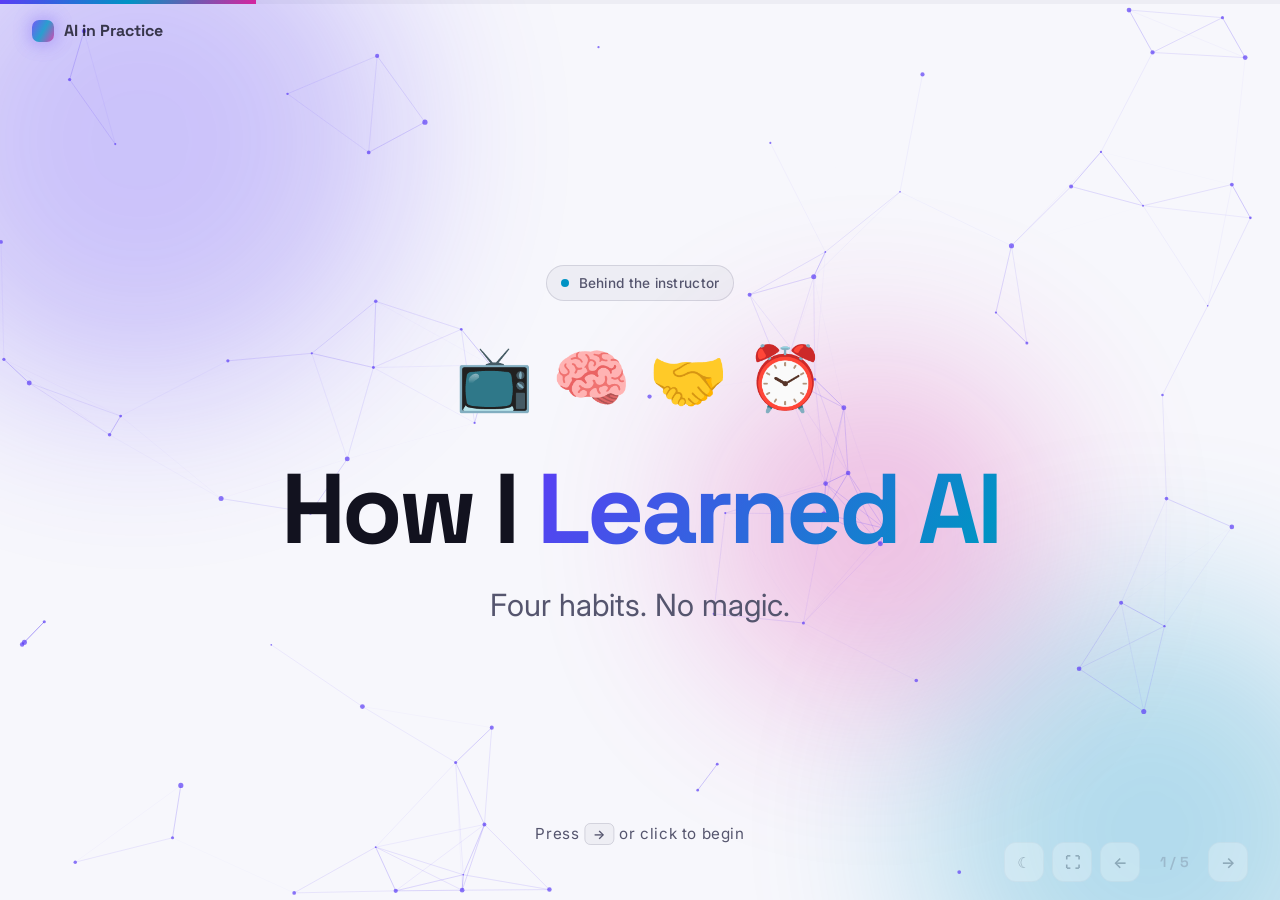
==== how-i-learned/index.html @ 32dccab8 "Fewer clicks, click-per-line chats, Next returns to the lanes, Vince's Pick - Engine: data-step="0" " ====
<!doctype html>
<html lang="en">
<head>
  <meta charset="utf-8">
  <meta name="viewport" content="width=device-width, initial-scale=1">
  <title>How I Learned · AI in Practice</title>
  <meta name="description" content="How the AI in Practice instructor learned AI: tutorials, experts, communities, and a lot of time.">
  <meta property="og:title" content="How I Learned · AI in Practice">
  <meta property="og:description" content="Four habits, one team of AI agents, and a suggestion from my wife.">
  <link rel="icon" href="data:image/svg+xml,<svg xmlns='http://www.w3.org/2000/svg' viewBox='0 0 32 32'><defs><linearGradient id='g' x1='0' y1='0' x2='1' y2='1'><stop offset='0' stop-color='%237c5cff'/><stop offset='1' stop-color='%2300d4ff'/></linearGradient></defs><rect width='32' height='32' rx='8' fill='url(%23g)'/></svg>">
  <link rel="preconnect" href="https://fonts.googleapis.com">
  <link rel="preconnect" href="https://fonts.gstatic.com" crossorigin>
  <link href="https://fonts.googleapis.com/css2?family=Inter:wght@400;500;600&family=Space+Grotesk:wght@500;600;700&display=swap" rel="stylesheet">
  <link rel="stylesheet" href="../assets/css/site.css?v=4">
  <link rel="stylesheet" href="../assets/css/slides.css?v=6">
  <link rel="stylesheet" href="learned.css?v=3">
</head>
<body class="deck-body">

  <div class="deck-progress" aria-hidden="true"><span></span></div>
  <a class="deck-brand" href="../"><span class="logo-mark" aria-hidden="true"></span>AI in Practice</a>

  <main class="deck" data-deck-title="How I Learned">
    <div class="deck-bg" aria-hidden="true">
      <canvas id="network"></canvas>
      <div class="glow g1"></div>
      <div class="glow g2"></div>
      <div class="glow g3"></div>
    </div>

    <!-- Shared figures: my stick figure and an AI agent robot (same look as the health coach sample).
         Arms are raised, ready to catch. --acc sets the accent color. -->
    <svg width="0" height="0" style="position:absolute" aria-hidden="true">
      <defs>
        <symbol id="me" viewBox="0 0 124 200" overflow="visible">
          <circle class="av-head me-head" cx="60" cy="40" r="22"/>
          <path class="av-ink" d="M60 62 V130 M60 82 L30 52 M60 82 L90 52 M60 130 L38 190 M60 130 L82 190"/>
        </symbol>
        <symbol id="bot" viewBox="0 0 124 200" overflow="visible">
          <path class="av-ink" d="M60 18 V6"/><circle class="av-accent" cx="60" cy="6" r="5"/>
          <rect class="av-head" x="34" y="18" width="52" height="44" rx="12"/>
          <circle class="av-accent" cx="49" cy="38" r="5"/><circle class="av-accent" cx="71" cy="38" r="5"/>
          <path class="av-ink thin" d="M51 51 Q60 56 69 51"/>
          <rect class="av-chest" x="43" y="68" width="34" height="54" rx="9"/>
          <path class="av-ink" d="M43 80 L24 50 M77 80 L96 50 M52 122 L44 190 M68 122 L76 190"/>
        </symbol>
        <linearGradient id="wifeGrad" x1="0" y1="0" x2="1" y2="1"><stop offset="0" stop-color="#ff4fd8"/><stop offset="1" stop-color="#ff8a3d"/></linearGradient>
        <linearGradient id="meGrad" x1="0" y1="0" x2="1" y2="1"><stop offset="0" stop-color="#5b9dff"/><stop offset="1" stop-color="#3d6bff"/></linearGradient>
        <linearGradient id="aiGrad" x1="0" y1="0" x2="1" y2="1"><stop offset="0" stop-color="#7c5cff"/><stop offset="1" stop-color="#00b8e6"/></linearGradient>
        <radialGradient id="lampGlow"><stop offset="0" stop-color="#ffd84d" stop-opacity=".55"/><stop offset="1" stop-color="#ffd84d" stop-opacity="0"/></radialGradient>
      </defs>
    </svg>

    <!-- ========== 1 · Title ========== -->
    <section class="slide hl-title" data-title="How I Learned">
      <div class="slide-inner">
        <span class="eyebrow enter"><span class="pulse"></span>Behind the instructor</span>
        <div class="title-icons enter" style="--d:.1s" aria-hidden="true"><span>📺</span><span>🧠</span><span>🤝</span><span>⏰</span></div>
        <h1 class="enter" style="--d:.2s">How I <span class="gradient-text">Learned AI</span></h1>
        <p class="lead enter" style="--d:.35s">Four habits. No magic.</p>
      </div>
      <div class="deck-hint">Press <kbd>→</kbd> or click to begin</div>
    </section>

    <!-- ========== 2 · Four habits (the first shows on entry, then one per click) ========== -->
    <section class="slide" data-title="Four habits">
      <div class="slide-inner habits-wrap">
        <h2 class="enter">Four ways I <span class="gradient-text">learned.</span></h2>
        <div class="habits">
          <div class="habit" data-step="0" style="--c:#ff3b5c">
            <svg class="h-icon i-play" viewBox="0 0 64 64" aria-hidden="true"><rect x="6" y="14" width="52" height="36" rx="10"/><path d="M28 24 L42 32 L28 40 Z"/></svg>
            <span class="h-no">01</span>
            <h3>YouTube tutorials</h3>
            <p>Watching how-to videos to see how the tools really work.</p>
          </div>
          <div class="habit" data-step="1" style="--c:#ffc83d">
            <svg class="h-icon i-bulb" viewBox="0 0 64 64" aria-hidden="true"><g class="rays"><path d="M32 2 V9 M9 13 L14 18 M55 13 L50 18 M2 34 H9 M62 34 H55"/></g><path class="glass" d="M32 14 a17 17 0 0 0 -10 31 v5 a3 3 0 0 0 3 3 h14 a3 3 0 0 0 3 -3 v-5 A17 17 0 0 0 32 14 z"/><path class="base" d="M25 58 H39"/></svg>
            <span class="h-no">02</span>
            <h3>Following the experts</h3>
            <p>Their lessons learned and advice, so I can skip their mistakes.</p>
          </div>
          <div class="habit" data-step="2" style="--c:#12c97f">
            <svg class="h-icon i-group" viewBox="0 0 64 64" aria-hidden="true"><g class="p p1"><circle cx="14" cy="26" r="7"/><path d="M3 50 Q14 34 25 50"/></g><g class="p p2"><circle cx="32" cy="20" r="8"/><path d="M19 48 Q32 30 45 48"/></g><g class="p p3"><circle cx="50" cy="26" r="7"/><path d="M39 50 Q50 34 61 50"/></g></svg>
            <span class="h-no">03</span>
            <h3>User groups &amp; communities</h3>
            <p>Learning side by side with other AI practitioners.</p>
          </div>
          <div class="habit time" data-step="3" style="--c:#7c5cff">
            <svg class="h-icon i-clock" viewBox="0 0 64 64" aria-hidden="true"><circle cx="32" cy="32" r="26"/><path class="hand-h" d="M32 32 V18"/><path class="hand-m" d="M32 32 V11"/><circle class="pin" cx="32" cy="32" r="3"/></svg>
            <span class="h-no">04 · Lastly</span>
            <h3>Time. Lots of it.</h3>
            <p>If I'm not with my family or working, I'm learning or doing something with AI.</p>
          </div>
        </div>
      </div>
    </section>

    <!-- ========== 3 · Playing ball with my AI agents ========== -->
    <section class="slide" data-title="Team sport">
      <div class="slide-inner ball-wrap">
        <div class="kicker enter">Today</div>
        <h2 class="enter" style="--d:.1s">These days, I don't play <span class="gradient-text">solo.</span></h2>
        <svg class="ballgame" viewBox="0 0 1200 480" role="img" aria-label="My stick figure stands between two AI agent robots, ChatGPT on my left and Claude on my right, tossing a beach ball back and forth.">
          <line class="floor" x1="0" y1="430" x2="1200" y2="430"/>
          <g class="shadows"><ellipse cx="270" cy="432" rx="50" ry="8"/><ellipse cx="600" cy="432" rx="50" ry="8"/><ellipse cx="930" cy="432" rx="50" ry="8"/></g>
          <!-- Players: ChatGPT (left), me (middle), Claude (right). Each hops when the ball reaches them (--catch = catch time) -->
          <use href="#bot" class="player" x="198.5" y="210" width="143" height="230" style="--acc:#10a37f;--catch:3s"/>
          <use href="#me" class="player" x="528.5" y="210" width="143" height="230" style="--acc:#5b9dff;--catch:0s"/>
          <use href="#bot" class="player" x="858.5" y="210" width="143" height="230" style="--acc:#e07a52;--catch:1.5s"/>
          <text class="tag me-tag" x="600" y="470" text-anchor="middle">Me</text>
          <text class="tag ai-tag" x="270" y="470" text-anchor="middle" style="fill:#10a37f">ChatGPT</text>
          <text class="tag ai-tag" x="930" y="470" text-anchor="middle" style="fill:#e07a52">Claude</text>
          <!-- Beach ball: ball-x moves between players, ball-y adds the arc, ball-spin rotates it -->
          <g class="ball-x"><g class="ball-y"><g class="ball-spin">
            <circle r="22" fill="#fff"/>
            <path d="M0 0 L0 -22 A22 22 0 0 1 19 -11 Z" fill="#ff3b5c"/>
            <path d="M0 0 L19 11 A22 22 0 0 1 0 22 Z" fill="#ffc83d"/>
            <path d="M0 0 L-19 11 A22 22 0 0 1 -19 -11 Z" fill="#00b8e6"/>
            <circle r="22" fill="none" class="ball-line"/>
            <circle r="4" fill="#fff" class="ball-line"/>
          </g></g></g>
        </svg>
      </div>
    </section>

    <!-- ========== 4 · My wife's suggestion ========== -->
    <!-- One click: twin beds slide in, the AI agent pops up in my bed, the "My wife", "Me" and AI labels pop with the Zzz, then lights out. -->
    <section class="slide bedroom-slide" data-title="My wife's suggestion">
      <div class="slide-inner bedroom-wrap">
        <p class="family-line enter"><span aria-hidden="true">❤️</span> Family support is critical to your learning success.</p>
        <h2 class="enter bed-head" style="--d:.15s">Recently, my wife suggested a way I could spend <span class="gradient-text">more time with AI…</span></h2>
        <svg class="bedroom" viewBox="0 0 1200 500" role="img" aria-label="Two separate beds. My wife sleeps alone in one. In the other, I sleep next to an AI agent labeled Claude slash ChatGPT. Then the lamp switches off.">
          <line class="floor" x1="0" y1="482" x2="1200" y2="482"/>

          <!-- Window and nightstand lamp between the beds -->
          <g class="room">
          <rect class="window" x="535" y="70" width="130" height="150" rx="10"/>
          <path class="window-bars" d="M600 70 V220 M535 145 H665"/>
          <circle class="lamp-glow" cx="600" cy="360" r="130" fill="url(#lampGlow)"/>
          <rect class="stand" x="548" y="404" width="104" height="78" rx="8"/>
          <path class="stand-line" d="M556 440 H644"/>
          <path class="lamp-base" d="M600 404 V384 M584 404 H616"/>
          <path class="lamp-shade" d="M578 384 L622 384 L612 346 L588 346 Z"/>
          </g>

          <g data-step="1" class="beds">
            <!-- Left bed: my wife -->
            <g class="bed bed-l">
              <rect class="headboard" x="110" y="250" width="360" height="160" rx="26"/>
              <ellipse class="pillow" cx="290" cy="332" rx="74" ry="22"/>
              <path class="hair" d="M262 322 Q258 282 290 282 Q322 282 318 322 M262 316 Q248 338 262 348 M318 316 Q332 338 318 348"/>
              <circle class="sleeper wife-head" cx="290" cy="316" r="27"/>
              <path class="eyes" d="M277 318 q5 4 10 0 M294 318 q5 4 10 0"/>
              <path class="blanket wife-blanket" d="M125 348 H455 L482 432 H98 Z"/>
              <path class="fold" d="M120 362 H460"/>
              <rect class="bed-front" x="98" y="432" width="384" height="38" rx="6"/>
              <g class="bubble pop-1">
                <path d="M222 150 H358 Q378 150 378 170 V200 Q378 220 358 220 H306 L290 252 L282 220 H222 Q202 220 202 200 V170 Q202 150 222 150 Z" fill="url(#wifeGrad)"/>
                <text class="bubble-text" x="290" y="196" text-anchor="middle">My wife</text>
              </g>
            </g>

            <!-- Right bed: me and an AI agent -->
            <g class="bed bed-r">
              <rect class="headboard" x="700" y="250" width="420" height="160" rx="26"/>
              <ellipse class="pillow" cx="850" cy="332" rx="62" ry="22"/>
              <ellipse class="pillow" cx="972" cy="332" rx="62" ry="22"/>
              <circle class="sleeper me-sleeper" cx="850" cy="316" r="27"/>
              <path class="eyes" d="M837 318 q5 4 10 0 M854 318 q5 4 10 0"/>
              <g class="robot-pop">
                <path class="av-ink" d="M972 290 V276"/><circle class="robot-acc" cx="972" cy="274" r="6"/>
                <rect class="robot-head" x="944" y="290" width="56" height="48" rx="13"/>
                <path class="eyes" d="M954 314 q6 5 12 0 M978 314 q6 5 12 0"/>
              </g>
              <path class="blanket" d="M715 348 H1105 L1132 432 H688 Z"/>
              <path class="fold" d="M710 362 H1110"/>
              <rect class="bed-front" x="688" y="432" width="444" height="38" rx="6"/>
              <g class="bubble pop-me">
                <path d="M818 150 H882 Q902 150 902 170 V200 Q902 220 882 220 H866 L850 252 L842 220 H818 Q798 220 798 200 V170 Q798 150 818 150 Z" fill="url(#meGrad)"/>
                <text class="bubble-text" x="850" y="196" text-anchor="middle">Me</text>
              </g>
              <g class="bubble pop-2">
                <path d="M1030 118 H1162 Q1182 118 1182 138 V200 Q1182 220 1162 220 H1050 L990 276 L1022 220 H1030 Q1010 220 1010 200 V138 Q1010 118 1030 118 Z" fill="url(#aiGrad)"/>
                <text class="bubble-text" x="1096" y="161" text-anchor="middle">Claude /</text>
                <text class="bubble-text" x="1096" y="200" text-anchor="middle">ChatGPT</text>
              </g>
            </g>
          </g>

          <g data-step="1" class="night">
            <!-- Lights out: the room dims; the moon and the robot's eyes keep glowing -->
            <g class="robot-eyes"><circle cx="960" cy="313" r="6"/><circle cx="984" cy="313" r="6"/></g>
            <g class="zzz-group"><text class="zz z1" x="236" y="306">z</text><text class="zz z2" x="214" y="280">Z</text><text class="zz z3" x="796" y="306">z</text><text class="zz z4" x="774" y="280">Z</text></g>
          </g>
          <mask id="moonCut"><circle cx="622" cy="112" r="20" fill="#fff"/><circle cx="632" cy="104" r="17" fill="#000"/></mask>
          <circle class="moon" cx="622" cy="112" r="20" mask="url(#moonCut)"/>
        </svg>
      </div>
    </section>

    <!-- ========== 5 · Your turn ========== -->
    <section class="slide hl-end" data-title="Your turn">
      <div class="slide-inner">
        <div class="kicker enter">Your turn</div>
        <h2 class="enter" style="--d:.1s">Pick <span class="gradient-text">one habit</span> this week.</h2>
        <aside class="pro-tip enter" style="--d:.3s">
          <span class="pro-tip-badge">Pro Tip</span>
          <p><b>Use AI to learn AI.</b> Paste in a confusing article or video transcript, ask it to explain at your level, then ask it to quiz you on what you just learned.</p>
        </aside>
        <div class="end-row enter" style="--d:.5s">
          <a class="btn btn-primary" href="../sessions/01-kickoff/">What should I expect? →</a>
          <a class="btn btn-ghost" href="../">← Back to home</a>
        </div>
      </div>
    </section>
  </main>

  <div class="deck-ui">
    <button type="button" class="theme-toggle ui-optional" aria-label="Toggle light/dark mode">☀</button>
    <button type="button" class="ui-optional" data-deck="fullscreen" aria-label="Full screen (F)" title="Full screen (F)">⛶</button>
    <button type="button" data-deck="prev" aria-label="Previous (←)">←</button>
    <span class="deck-counter" aria-live="polite">1 / 5</span>
    <button type="button" data-deck="next" aria-label="Next (→)">→</button>
  </div>

  <script src="../assets/js/slides.js?v=4"></script>
  <script src="../assets/js/site.js?v=3"></script>
</body>
</html>
---- assets/css/site.css ----
/* ==========================================================
   AI in Practice — shared design system
   Every page links this file. Theme tokens live on :root.
   ========================================================== */

:root {
  --bg: #07070d;
  --bg-elev: #10101a;
  --surface: rgba(255, 255, 255, 0.04);
  --surface-hover: rgba(255, 255, 255, 0.07);
  --border: rgba(255, 255, 255, 0.10);
  --text: #f2f2f7;
  --text-muted: #a3a3b8;
  --accent-1: #7c5cff;   /* violet */
  --accent-2: #00d4ff;   /* cyan   */
  --accent-3: #ff4fd8;   /* pink   */
  --gradient: linear-gradient(120deg, var(--accent-1), var(--accent-2) 50%, var(--accent-3));
  --glow-opacity: 0.55;
  --node: 180, 170, 255;  /* rgb for canvas network */
  --radius: 20px;
  --max: 1180px;
  --font-display: "Space Grotesk", system-ui, sans-serif;
  --font-body: "Inter", system-ui, sans-serif;
  color-scheme: dark;
}

:root[data-theme="light"] {
  --bg: #f7f7fc;
  --bg-elev: #ffffff;
  --surface: rgba(20, 20, 60, 0.04);
  --surface-hover: rgba(20, 20, 60, 0.07);
  --border: rgba(20, 20, 60, 0.12);
  --text: #12121f;
  --text-muted: #55556e;
  --accent-1: #5b3df5;
  --accent-2: #0093c4;
  --accent-3: #d6249f;
  --glow-opacity: 0.28;
  --node: 91, 61, 245;
  color-scheme: light;
}

@media (prefers-color-scheme: light) {
  :root:not([data-theme="dark"]) {
    --bg: #f7f7fc;
    --bg-elev: #ffffff;
    --surface: rgba(20, 20, 60, 0.04);
    --surface-hover: rgba(20, 20, 60, 0.07);
    --border: rgba(20, 20, 60, 0.12);
    --text: #12121f;
    --text-muted: #55556e;
    --accent-1: #5b3df5;
    --accent-2: #0093c4;
    --accent-3: #d6249f;
    --glow-opacity: 0.28;
    --node: 91, 61, 245;
    color-scheme: light;
  }
}

*, *::before, *::after { box-sizing: border-box; }

html { scroll-behavior: smooth; }

body {
  margin: 0;
  background: var(--bg);
  color: var(--text);
  font-family: var(--font-body);
  font-size: 1.0625rem;
  line-height: 1.65;
  -webkit-font-smoothing: antialiased;
  overflow-x: hidden;
  transition: background-color 0.4s ease, color 0.4s ease;
}

a { color: inherit; }
img { max-width: 100%; display: block; }

.container {
  width: 100%;
  max-width: var(--max);
  margin: 0 auto;
  padding: 0 clamp(16px, 4vw, 40px);
}

.gradient-text {
  background: var(--gradient);
  background-size: 200% auto;
  -webkit-background-clip: text;
  background-clip: text;
  color: transparent;
  animation: shimmer 8s linear infinite;
}

@keyframes shimmer { to { background-position: 200% center; } }

/* ---------- Nav ---------- */
.nav {
  position: fixed;
  inset: 0 0 auto 0;
  z-index: 50;
  backdrop-filter: blur(14px) saturate(160%);
  -webkit-backdrop-filter: blur(14px) saturate(160%);
  background: color-mix(in srgb, var(--bg) 70%, transparent);
  border-bottom: 1px solid var(--border);
}
.nav .container {
  display: flex;
  align-items: center;
  justify-content: space-between;
  height: 64px;
}
.logo {
  font-family: var(--font-display);
  font-weight: 700;
  font-size: 1.2rem;
  text-decoration: none;
  display: flex;
  align-items: center;
  gap: 10px;
}
.logo-mark {
  width: 28px; height: 28px;
  border-radius: 8px;
  background: var(--gradient);
  box-shadow: 0 0 20px color-mix(in srgb, var(--accent-1) 60%, transparent);
}
.nav-links { display: flex; align-items: center; gap: 8px; }
.nav-links a {
  text-decoration: none;
  color: var(--text-muted);
  font-size: 0.95rem;
  padding: 8px 12px;
  border-radius: 10px;
  transition: color 0.2s, background 0.2s;
}
.nav-links a:hover { color: var(--text); background: var(--surface-hover); }
.theme-toggle {
  border: 1px solid var(--border);
  background: var(--surface);
  color: var(--text);
  width: 40px; height: 40px;
  border-radius: 12px;
  cursor: pointer;
  font-size: 1.1rem;
  display: grid; place-items: center;
}
.theme-toggle:hover { background: var(--surface-hover); }
@media (max-width: 640px) { .nav-links a { display: none; } }

/* ---------- Hero ---------- */
.hero {
  position: relative;
  min-height: 100svh;
  display: flex;
  align-items: center;
  padding: 120px 0 80px;
  overflow: hidden;
  isolation: isolate;
}
#network {
  position: absolute;
  inset: 0;
  width: 100%;
  height: 100%;
  z-index: -1;
}
.glow {
  position: absolute;
  border-radius: 50%;
  filter: blur(90px);
  opacity: var(--glow-opacity);
  z-index: -2;
  animation: float 18s ease-in-out infinite;
}
.glow.g1 { width: 520px; height: 520px; background: var(--accent-1); top: -120px; left: -120px; }
.glow.g2 { width: 460px; height: 460px; background: var(--accent-2); bottom: -160px; right: -100px; animation-delay: -6s; }
.glow.g3 { width: 340px; height: 340px; background: var(--accent-3); top: 40%; left: 55%; animation-delay: -12s; }
@keyframes float {
  0%, 100% { transform: translate(0, 0) scale(1); }
  33% { transform: translate(60px, -40px) scale(1.08); }
  66% { transform: translate(-40px, 50px) scale(0.95); }
}

.eyebrow {
  display: inline-flex;
  align-items: center;
  gap: 10px;
  padding: 6px 14px;
  border-radius: 999px;
  border: 1px solid var(--border);
  background: var(--surface);
  font-size: 0.85rem;
  font-weight: 500;
  color: var(--text-muted);
  letter-spacing: 0.02em;
}
.pulse {
  width: 8px; height: 8px; border-radius: 50%;
  background: var(--accent-2);
  box-shadow: 0 0 0 0 var(--accent-2);
  animation: pulse 2s infinite;
}
@keyframes pulse {
  0% { box-shadow: 0 0 0 0 color-mix(in srgb, var(--accent-2) 70%, transparent); }
  100% { box-shadow: 0 0 0 12px transparent; }
}

.hero h1 {
  font-family: var(--font-display);
  font-size: clamp(2.8rem, 8vw, 6.2rem);
  line-height: 1.02;
  letter-spacing: -0.035em;
  margin: 24px 0 20px;
  max-width: 14ch;
}
.hero .lede {
  font-size: clamp(1.1rem, 2vw, 1.35rem);
  color: var(--text-muted);
  max-width: 56ch;
  margin: 0 0 36px;
}
.typed { color: var(--text); font-weight: 600; border-right: 2px solid var(--accent-2); padding-right: 3px; }

.btn-row { display: flex; flex-wrap: wrap; gap: 14px; }
.btn {
  display: inline-flex;
  align-items: center;
  gap: 10px;
  padding: 14px 26px;
  border-radius: 14px;
  font-weight: 600;
  text-decoration: none;
  transition: transform 0.2s ease, box-shadow 0.3s ease, background 0.2s;
}
.btn-primary {
  background: var(--gradient);
  color: #fff;
  box-shadow: 0 10px 40px -10px color-mix(in srgb, var(--accent-1) 80%, transparent);
}
.btn-primary:hover { transform: translateY(-2px); box-shadow: 0 16px 50px -10px color-mix(in srgb, var(--accent-1) 90%, transparent); }
.btn-ghost { border: 1px solid var(--border); background: var(--surface); }
.btn-ghost:hover { background: var(--surface-hover); transform: translateY(-2px); }

.scroll-cue {
  position: absolute;
  bottom: 28px; left: 50%;
  transform: translateX(-50%);
  width: 26px; height: 42px;
  border: 2px solid var(--border);
  border-radius: 14px;
}
.scroll-cue::after {
  content: "";
  position: absolute;
  left: 50%; top: 8px;
  width: 4px; height: 8px;
  margin-left: -2px;
  border-radius: 2px;
  background: var(--text-muted);
  animation: scrollcue 1.8s infinite;
}
@keyframes scrollcue { 0% { opacity: 1; transform: translateY(0); } 100% { opacity: 0; transform: translateY(14px); } }

/* Hero "at a glance" chips */
.facts { list-style: none; padding: 0; margin: 28px 0 0; display: flex; flex-wrap: wrap; gap: 10px; }
.facts li {
  display: inline-flex; align-items: center; gap: 8px;
  padding: 8px 14px; border-radius: 999px;
  border: 1px solid var(--border); background: var(--surface);
  font-size: 0.92rem; font-weight: 500; color: var(--text-muted);
}

/* Sample-deck cards on the home page (--lane = accent color) */
.card.lane-card { --lane: var(--accent-1); border-top: 3px solid var(--lane); }
.lane-card::before { background: radial-gradient(400px circle at var(--mx) var(--my), color-mix(in srgb, var(--lane) 22%, transparent), transparent 60%); }
.card.lane-card:hover { border-color: color-mix(in srgb, var(--lane) 55%, var(--border)); border-top-color: var(--lane); }
.lane-icon {
  width: 56px; height: 56px; border-radius: 16px; display: grid; place-items: center; font-size: 1.7rem;
  background: color-mix(in srgb, var(--lane) 16%, transparent);
  transition: transform 0.3s cubic-bezier(.3, 1.6, .5, 1);
}
.lane-card:hover .lane-icon { transform: scale(1.12) rotate(-6deg); }
.lane-name {
  margin-top: 18px; font-family: var(--font-display); font-size: 0.78rem; font-weight: 600;
  text-transform: uppercase; letter-spacing: 0.14em; color: var(--lane);
}
.lane-card h3 { margin-top: 6px; }
.lane-card .tag { transition: transform 0.2s ease; }
.lane-card:hover .tag { transform: translateX(4px); }

/* ---------- Sections ---------- */
section { padding: clamp(72px, 12vw, 140px) 0; position: relative; }
.section-head { max-width: 680px; margin-bottom: 56px; }
.section-head .kicker {
  font-family: var(--font-display);
  text-transform: uppercase;
  letter-spacing: 0.14em;
  font-size: 0.8rem;
  font-weight: 600;
  color: var(--accent-2);
}
.section-head h2 {
  font-family: var(--font-display);
  font-size: clamp(2rem, 5vw, 3.4rem);
  line-height: 1.08;
  letter-spacing: -0.025em;
  margin: 12px 0 16px;
}
.section-head p { color: var(--text-muted); margin: 0; }

/* ---------- Session cards ---------- */
.sessions-grid {
  display: grid;
  grid-template-columns: repeat(auto-fill, minmax(min(100%, 320px), 1fr));
  gap: 22px;
}
.card {
  --mx: 50%; --my: 50%;
  position: relative;
  padding: 28px;
  border-radius: var(--radius);
  background: var(--bg-elev);
  border: 1px solid var(--border);
  text-decoration: none;
  overflow: hidden;
  transform-style: preserve-3d;
  transition: transform 0.25s ease, border-color 0.3s;
  min-height: 240px;
  display: flex;
  flex-direction: column;
}
.card::before {
  content: "";
  position: absolute;
  inset: 0;
  background: radial-gradient(400px circle at var(--mx) var(--my),
              color-mix(in srgb, var(--accent-1) 22%, transparent), transparent 60%);
  opacity: 0;
  transition: opacity 0.3s;
  pointer-events: none;
}
.card:hover::before { opacity: 1; }
.card:hover { border-color: color-mix(in srgb, var(--accent-1) 50%, var(--border)); }
.card .num {
  font-family: var(--font-display);
  font-size: 3rem;
  font-weight: 700;
  line-height: 1;
  background: var(--gradient);
  -webkit-background-clip: text;
  background-clip: text;
  color: transparent;
  opacity: 0.9;
}
.card h3 {
  font-family: var(--font-display);
  font-size: 1.4rem;
  margin: 18px 0 8px;
  letter-spacing: -0.01em;
}
.card p { color: var(--text-muted); margin: 0 0 20px; font-size: 0.98rem; }
.card .tag {
  margin-top: auto;
  align-self: flex-start;
  font-size: 0.78rem;
  font-weight: 600;
  letter-spacing: 0.04em;
  text-transform: uppercase;
  padding: 5px 12px;
  border-radius: 999px;
  border: 1px solid var(--border);
  color: var(--text-muted);
}
.card.live .tag { color: var(--accent-2); border-color: color-mix(in srgb, var(--accent-2) 50%, transparent); }
.card.soon { opacity: 0.72; }

/* ---------- Session flow ---------- */
.flow {
  display: grid;
  grid-template-columns: repeat(5, 1fr);
  gap: 16px;
  counter-reset: step;
  position: relative;
}
.flow::before {
  content: "";
  position: absolute;
  top: 34px; left: 10%; right: 10%;
  height: 2px;
  background: var(--gradient);
  opacity: 0.4;
}
.step { text-align: center; position: relative; }
.step .icon {
  width: 68px; height: 68px;
  margin: 0 auto 16px;
  border-radius: 20px;
  display: grid; place-items: center;
  font-size: 1.7rem;
  background: var(--bg-elev);
  border: 1px solid var(--border);
  box-shadow: 0 10px 30px -12px color-mix(in srgb, var(--accent-1) 60%, transparent);
  position: relative;
}
.step h4 { font-family: var(--font-display); margin: 0 0 6px; font-size: 1.05rem; }
.step p { margin: 0; color: var(--text-muted); font-size: 0.92rem; }
@media (max-width: 820px) {
  .flow { grid-template-columns: 1fr; gap: 28px; }
  .flow::before { top: 0; bottom: 0; left: 33px; right: auto; width: 2px; height: auto; }
  .step { display: grid; grid-template-columns: 68px 1fr; gap: 18px; text-align: left; align-items: center; }
  .step .icon { margin: 0; }
}

/* ---------- Footer ---------- */
footer {
  border-top: 1px solid var(--border);
  padding: 40px 0;
  color: var(--text-muted);
  font-size: 0.9rem;
}
footer .container { display: flex; flex-wrap: wrap; gap: 12px; justify-content: space-between; }

/* ---------- Scroll reveal ---------- */
.reveal { opacity: 0; transform: translateY(28px); transition: opacity 0.8s ease, transform 0.8s cubic-bezier(.2,.7,.2,1); }
.reveal.in { opacity: 1; transform: none; }
.reveal[data-delay="1"] { transition-delay: 0.1s; }
.reveal[data-delay="2"] { transition-delay: 0.2s; }
.reveal[data-delay="3"] { transition-delay: 0.3s; }
.reveal[data-delay="4"] { transition-delay: 0.4s; }

/* ---------- 💡 Pro Tip (bonus content for advanced learners) ----------
   Badge:   <span class="pro-tip-badge">Pro Tip</span>
   Callout: <aside class="pro-tip"><span class="pro-tip-badge">Pro Tip</span><p>…</p></aside> */
:root { --pro: #ffc83d; }
.pro-tip-badge {
  display: inline-flex;
  align-items: center;
  gap: 0.35em;
  padding: 0.18em 0.7em 0.18em 0.5em;
  border-radius: 999px;
  background: var(--pro);
  color: #1a1400;
  font-family: var(--font-display);
  font-weight: 700;
  font-size: 0.8em;
  letter-spacing: 0.03em;
  text-transform: uppercase;
  white-space: nowrap;
  vertical-align: 0.12em;
  box-shadow: 0 0 22px color-mix(in srgb, var(--pro) 55%, transparent);
}
.pro-tip-badge::before {
  content: "";
  width: 1.05em;
  height: 1.05em;
  background: url("data:image/svg+xml,%3Csvg xmlns='http://www.w3.org/2000/svg' viewBox='0 0 24 24'%3E%3Cpath fill='%231a1400' d='M9 21h6v-1.6H9V21zm3-19a7 7 0 0 0-4 12.74V17a1 1 0 0 0 1 1h6a1 1 0 0 0 1-1v-2.26A7 7 0 0 0 12 2z'/%3E%3C/svg%3E") center / contain no-repeat;
}
.pro-tip {
  border: 1px solid color-mix(in srgb, var(--pro) 45%, var(--border));
  border-left: 4px solid var(--pro);
  background: color-mix(in srgb, var(--pro) 8%, var(--bg-elev));
  border-radius: 14px;
  padding: 16px 20px;
}
.pro-tip p { margin: 10px 0 0; }

:focus-visible { outline: 2px solid var(--accent-2); outline-offset: 3px; border-radius: 6px; }

/* Reduced motion: skip straight to each animation's end state instead of freezing at the start. */
@media (prefers-reduced-motion: reduce) {
  *, *::before, *::after {
    animation-duration: 1ms !important;
    animation-delay: 0s !important;
    animation-iteration-count: 1 !important;
    transition-duration: 1ms !important;
    transition-delay: 0s !important;
    scroll-behavior: auto !important;
  }
  .reveal { opacity: 1; transform: none; }
}
---- assets/css/slides.css ----
/* ==========================================================
   AI in Practice — slide engine styles
   Used by every session page (with site.css loaded first).
   Markup: .deck > .slide > .slide-inner ; reveal items with data-step="n".
   ========================================================== */

body.deck-body { overflow: hidden; height: 100vh; }

.deck { position: fixed; inset: 0; }

/* Shared animated background (network canvas + glows) */
.deck-bg { position: absolute; inset: 0; overflow: hidden; z-index: 0; transition: opacity 0.8s ease; }
.deck:not([data-slide="1"]) .deck-bg { opacity: 0.35; }

/* ---------- Slides ---------- */
.slide {
  position: absolute;
  inset: 0;
  z-index: 1;
  display: flex;
  align-items: safe center;   /* if a scene is taller than the screen, scroll instead of clipping the top */
  justify-content: center;
  overflow-y: auto;
  overflow-x: hidden;         /* things flying in from off-screen never cause a sideways scrollbar */
  padding: clamp(64px, 9vh, 110px) clamp(16px, 5vw, 80px) clamp(72px, 10vh, 110px);
  opacity: 0;
  visibility: hidden;
  transform: translateX(48px);
  transition: opacity 0.6s ease, transform 0.6s ease, visibility 0s linear 0.6s;
}
.slide.past { transform: translateX(-48px); }
.slide.active {
  opacity: 1;
  visibility: visible;
  transform: none;
  transition: opacity 0.6s ease, transform 0.6s ease, visibility 0s;
}
.slide-inner { width: 100%; max-width: 1500px; }

.slide h1 {
  font-family: var(--font-display);
  font-size: clamp(3rem, 11vmin, 9rem);
  line-height: 1;
  letter-spacing: -0.04em;
  margin: 0.3em 0 0.25em;
}
.slide h2 {
  font-family: var(--font-display);
  font-size: clamp(2.1rem, 7vmin, 5.2rem);
  line-height: 1.05;
  letter-spacing: -0.03em;
  margin: 0 0 0.4em;
}
.slide .lead {
  font-size: clamp(1.2rem, 3.4vmin, 2.2rem);
  color: var(--text-muted);
  line-height: 1.4;
  margin: 0;
}
.slide .kicker {
  font-family: var(--font-display);
  text-transform: uppercase;
  letter-spacing: 0.14em;
  font-size: clamp(0.85rem, 1.9vmin, 1.2rem);
  font-weight: 600;
  color: var(--accent-2);
  margin-bottom: 0.6em;
}

/* Entrance animation, replayed each time a slide is entered. Use style="--d:.3s" to stagger. */
.slide.play .enter { animation: enterUp 0.8s cubic-bezier(.2, .7, .2, 1) var(--d, 0s) both; }
@keyframes enterUp { from { opacity: 0; transform: translateY(26px); } to { opacity: 1; transform: none; } }

/* Step-by-step reveals (each click shows the next data-step) */
.slide [data-step] { opacity: 0; transform: translateY(18px); transition: opacity 0.5s ease, transform 0.5s cubic-bezier(.2, .7, .2, 1); }
.slide [data-step].on { opacity: 1; transform: none; }

/* ---------- Chrome: progress, brand, controls ---------- */
.deck-progress { position: fixed; top: 0; left: 0; right: 0; height: 4px; z-index: 20; background: var(--surface); }
.deck-progress span { display: block; height: 100%; width: 0; background: var(--gradient); transition: width 0.5s ease; }

.deck-brand {
  position: fixed; top: 18px; left: clamp(16px, 3vw, 32px); z-index: 20;
  display: flex; align-items: center; gap: 10px;
  font-family: var(--font-display); font-weight: 700; font-size: 1rem;
  text-decoration: none; opacity: 0.8;
}
.deck-brand .logo-mark { width: 22px; height: 22px; border-radius: 7px; }
.deck-brand:hover { opacity: 1; }

/* Top-right return link used by sample pages */
.deck-back {
  position: fixed; top: 14px; right: clamp(16px, 3vw, 32px); z-index: 20;
  font: 600 0.9rem var(--font-body); text-decoration: none; color: var(--text-muted);
  padding: 8px 14px; border-radius: 12px; border: 1px solid var(--border); background: var(--bg-elev);
}
.deck-back:hover { color: var(--text); }

.deck-ui {
  position: fixed; right: clamp(16px, 3vw, 32px); bottom: 18px; z-index: 20;
  display: flex; align-items: center; gap: 8px;
  opacity: 0.25; transition: opacity 0.4s ease;
}
.deck.ui-show ~ .deck-ui, .deck-ui:hover, .deck-ui:focus-within { opacity: 1; }
.deck-ui button {
  border: 1px solid var(--border); background: var(--bg-elev); color: var(--text);
  min-width: 40px; height: 40px; padding: 0 10px; border-radius: 12px; cursor: pointer;
  font: 600 0.95rem var(--font-body);
}
.deck-ui button:hover { background: var(--surface-hover); }
.deck-counter { font: 600 0.9rem var(--font-display); color: var(--text-muted); min-width: 52px; text-align: center; }

.deck-hint {
  position: absolute; bottom: clamp(24px, 6vh, 60px); left: 50%; transform: translateX(-50%);
  font-size: 0.95rem; color: var(--text-muted); letter-spacing: 0.04em;
  animation: hintPulse 2.4s ease-in-out infinite;
}
@keyframes hintPulse { 50% { opacity: 0.35; } }
kbd {
  font: 600 0.85em var(--font-body); padding: 2px 8px; border-radius: 6px;
  border: 1px solid var(--border); background: var(--surface);
}

/* ---------- 🎤 Story Time: the standard segue into a live story ----------
   <section class="slide story-time" data-title="Story time">
     <div class="spotlight" aria-hidden="true"></div>
     <div class="slide-inner">
       <div class="mic enter" aria-hidden="true">🎤</div>
       <div class="neon enter" style="--d:.2s">Story Time</div>
       <p class="neon-sub enter" style="--d:.5s">A real story. No slides, no script.</p>
       <h2 class="enter" style="--d:.7s">One-line teaser for the story</h2>
     </div>
   </section> */
.story-time .slide-inner { text-align: center; display: flex; flex-direction: column; align-items: center; }
.story-time .spotlight {
  position: absolute; inset: 0; pointer-events: none;
  background: radial-gradient(circle at var(--sx, 50%) 38%, color-mix(in srgb, var(--pro) 22%, transparent), transparent 38%);
  animation: sweep 6s ease-in-out infinite;
}
@property --sx { syntax: "<percentage>"; inherits: false; initial-value: 50%; }
@keyframes sweep { 0%, 100% { --sx: 30%; } 50% { --sx: 70%; } }
.story-time .mic { font-size: clamp(2.6rem, 10vmin, 6rem); line-height: 1; }
.story-time.play .mic { animation: enterUp 0.8s cubic-bezier(.2, .7, .2, 1) both, micTap 1.8s ease-in-out 1.2s infinite; }
@keyframes micTap { 0%, 100% { transform: rotate(0); } 20% { transform: rotate(-10deg); } 40% { transform: rotate(8deg); } 60% { transform: rotate(0); } }
.neon {
  --glow: #ff4fd8;
  margin: 0.15em 0 0.1em; padding: 0.08em 0.45em; border-radius: 0.25em;
  font: 700 clamp(2.6rem, 11vmin, 7.5rem) / 1.1 var(--font-display); letter-spacing: 0.06em; text-transform: uppercase;
  color: #fff7fd; border: 0.06em solid #ffd6f5;
  text-shadow: 0 0 0.05em #fff, 0 0 0.2em var(--glow), 0 0 0.5em var(--glow), 0 0 1em var(--glow);
  box-shadow: 0 0 0.2em var(--glow), inset 0 0 0.2em var(--glow), 0 0 0.8em color-mix(in srgb, var(--glow) 60%, transparent);
}
:root[data-theme="light"] .neon { color: #fff; background: #1a0b22; }
@media (prefers-color-scheme: light) { :root:not([data-theme="dark"]) .neon { color: #fff; background: #1a0b22; } }
.story-time.play .neon { animation: neonOn 1.4s steps(1) 0.2s both, neonHum 3s ease-in-out 2s infinite; }
@keyframes neonOn {
  0% { opacity: 0.1; } 10% { opacity: 1; } 14% { opacity: 0.15; } 22% { opacity: 1; }
  26% { opacity: 0.3; } 34% { opacity: 1; } 70% { opacity: 0.6; } 74% { opacity: 1; } 100% { opacity: 1; }
}
@keyframes neonHum { 50% { filter: brightness(1.18); } }
.neon-sub { margin: 0.6em 0 0.2em; font-size: clamp(1rem, 2.8vmin, 1.7rem); color: var(--text-muted); letter-spacing: 0.04em; }
.story-time h2 { margin-top: 0.4em; }
.story-time .end-row { display: flex; flex-wrap: wrap; justify-content: center; gap: 14px; margin-top: 1.6em; }

/* ---------- 🎟️ Lane Pitch: "If you pick this lane, here's what you'll get" (last scene of every sample) ----------
   <section class="slide lane-pitch" data-title="What you'll get" style="--lane:#3d9bff">
     <div class="slide-inner">
       <span class="pitch-badge enter"><span aria-hidden="true">🗞️</span>If you pick this lane</span>
       <h2 class="enter" style="--d:.1s">Here's what <span class="gradient-text">you'll get.</span></h2>
       <div class="pitch-cards">
         <div class="pitch-card" data-step="0"><span class="pc-no">01</span><span class="pc-icon" aria-hidden="true">🗓️</span>
           <h3>Short title</h3><p>One line on what they get.</p></div>
         … cards 2 and 3 (data-step="1", "2") …
       </div>
       <div class="pitch-foot" data-step="2">
         <span class="vote-ticket"><span class="vt-stub">🙋 Vote in Teams</span><b>Lane name</b></span>
         <div class="end-row">…buttons…</div>
       </div>
     </div>
   </section>
   --lane sets the accent (use the lane's color from the home page cards). The first card shows on entry.
   Put data-next="../../sessions/01-kickoff/#5" on the deck's <main> so Next returns to the lanes. */
.lane-pitch { --lane: var(--accent-2); }
.lane-pitch .slide-inner { text-align: center; display: flex; flex-direction: column; align-items: center; max-width: 1400px; }
.lane-pitch .lane-glow {
  position: absolute; inset: 0; pointer-events: none;
  background: radial-gradient(ellipse 60% 45% at 50% 18%, color-mix(in srgb, var(--lane) 20%, transparent), transparent 70%);
}
.pitch-badge {
  display: inline-flex; align-items: center; gap: 0.55em;
  padding: 0.45em 1.1em; border-radius: 999px; margin-bottom: 0.9em;
  font: 600 clamp(0.85rem, 2vmin, 1.25rem) var(--font-display); letter-spacing: 0.12em; text-transform: uppercase;
  color: var(--lane); background: color-mix(in srgb, var(--lane) 12%, transparent);
  border: 1px solid color-mix(in srgb, var(--lane) 45%, transparent);
  box-shadow: 0 0 30px -6px color-mix(in srgb, var(--lane) 55%, transparent);
}
.pitch-badge > span { font-size: 1.3em; letter-spacing: 0; }
.pitch-cards { display: grid; grid-template-columns: repeat(3, minmax(0, 1fr)); gap: clamp(14px, 2vw, 28px); width: 100%; margin-top: 0.4em; }
.pitch-card {
  position: relative; overflow: hidden; text-align: left;
  padding: clamp(18px, 2.6vmin, 32px); border-radius: 22px;
  background: color-mix(in srgb, var(--lane) 7%, var(--bg-elev));
  border: 1px solid color-mix(in srgb, var(--lane) 30%, var(--border));
}
.pitch-card::before {   /* lane-colored light bar along the top */
  content: ""; position: absolute; left: 0; right: 0; top: 0; height: 4px;
  background: linear-gradient(90deg, transparent, var(--lane), transparent);
}
.pitch-card::after {    /* one shine sweep when the card appears */
  content: ""; position: absolute; top: 0; bottom: 0; width: 45%; left: -70%; pointer-events: none;
  background: linear-gradient(100deg, transparent, color-mix(in srgb, #fff 14%, transparent), transparent);
  transform: skewX(-18deg);
}
.pitch-card.on::after { animation: pcShine 1.1s ease 0.25s; }
@keyframes pcShine { to { left: 130%; } }
.pitch-card.on { box-shadow: 0 18px 50px -24px color-mix(in srgb, var(--lane) 70%, transparent); }
.pc-no { position: absolute; top: 18px; right: 22px; font: 700 clamp(0.8rem, 1.8vmin, 1.1rem) var(--font-display); color: color-mix(in srgb, var(--lane) 70%, var(--text-muted)); letter-spacing: 0.1em; }
.pc-icon {
  display: grid; place-items: center; width: clamp(52px, 8vmin, 76px); aspect-ratio: 1; border-radius: 18px;
  font-size: clamp(1.7rem, 4.6vmin, 2.6rem); line-height: 1;
  background: color-mix(in srgb, var(--lane) 16%, transparent);
  border: 1px solid color-mix(in srgb, var(--lane) 40%, transparent);
}
.pitch-card.on .pc-icon { animation: pcPop 0.7s cubic-bezier(.3, 1.6, .5, 1) 0.1s both; }
@keyframes pcPop { from { transform: scale(0.4) rotate(-12deg); } to { transform: none; } }
.pitch-card h3 { margin: 0.7em 0 0.3em; font: 700 clamp(1.25rem, 3.3vmin, 2.1rem) / 1.15 var(--font-display); letter-spacing: -0.01em; }
.pitch-card p { margin: 0; font-size: clamp(1rem, 2.4vmin, 1.45rem); line-height: 1.4; color: var(--text-muted); }
.pitch-card p b { color: var(--text); }
.pitch-foot { display: flex; flex-wrap: wrap; align-items: center; justify-content: center; gap: 16px 22px; margin-top: clamp(18px, 3.5vh, 40px); }
.pitch-foot[data-step] { transition-delay: 0.5s; }
.vote-ticket {
  display: inline-flex; align-items: stretch; border-radius: 14px; overflow: hidden;
  font-size: clamp(1rem, 2.3vmin, 1.35rem);
  border: 2px solid var(--lane); box-shadow: 0 0 28px -8px var(--lane);
}
.vote-ticket .vt-stub {
  padding: 0.55em 0.9em; font-weight: 600; color: #fff; background: var(--lane);
  border-right: 2px dashed color-mix(in srgb, var(--bg) 70%, transparent);
}
.vote-ticket b { padding: 0.55em 1em; font-family: var(--font-display); background: color-mix(in srgb, var(--lane) 10%, var(--bg-elev)); }
.pitch-foot.on .vote-ticket { animation: ticketPulse 2.6s ease-in-out 1s infinite; }
@keyframes ticketPulse { 50% { box-shadow: 0 0 44px -4px var(--lane); } }
.lane-pitch .end-row { display: flex; flex-wrap: wrap; justify-content: center; gap: 12px; margin: 0; }
@media (max-width: 900px) {
  .pitch-cards { grid-template-columns: 1fr; }
  .pitch-card { display: grid; grid-template-columns: auto 1fr; column-gap: 16px; align-items: center; }
  .pitch-card .pc-icon { grid-row: span 2; }
  .pitch-card h3 { margin: 0 0 0.2em; padding-right: 2em; }
}
@media (prefers-reduced-motion: reduce) {
  .pitch-card.on::after, .pitch-card.on .pc-icon, .pitch-foot.on .vote-ticket { animation: none; }
}

@media (max-width: 640px) {
  .deck-ui { opacity: 1; }
  .deck-ui .ui-optional { display: none; }
}
---- how-i-learned/learned.css ----
/* "How I Learned" deck — scene styles. */

/* Shared figures (same look as the health coach sample) */
.av-ink { fill: none; stroke: var(--text); stroke-width: 6; stroke-linecap: round; stroke-linejoin: round; }
.av-ink.thin { stroke-width: 4; }
.av-head { fill: var(--bg); stroke: var(--text); stroke-width: 6; }
.me-head { stroke: #5b9dff; }
.av-accent { fill: var(--acc); }
.av-chest { fill: color-mix(in srgb, var(--acc) 30%, transparent); stroke: var(--text); stroke-width: 5; }
.floor { stroke: var(--border); stroke-width: 3; }

/* ---------- 1 · Title ---------- */
.hl-title, .hl-end { text-align: center; }
.hl-title .slide-inner, .hl-end .slide-inner { display: flex; flex-direction: column; align-items: center; }
.title-icons { display: flex; gap: 18px; font-size: clamp(2rem, 7vmin, 4.4rem); margin-top: 0.4em; }
.title-icons span { display: inline-block; animation: hop 2.4s ease-in-out infinite; }
.title-icons span:nth-child(2) { animation-delay: 0.25s; }
.title-icons span:nth-child(3) { animation-delay: 0.5s; }
.title-icons span:nth-child(4) { animation-delay: 0.75s; }
@keyframes hop { 0%, 60%, 100% { transform: translateY(0); } 30% { transform: translateY(-14px) rotate(-6deg); } }

/* ---------- 2 · Four habits ---------- */
.habits-wrap { text-align: center; }
.habits { display: grid; grid-template-columns: repeat(4, 1fr); gap: clamp(12px, 1.6vw, 26px); text-align: left; margin-top: clamp(8px, 2vh, 24px); }
.habit {
  position: relative; display: flex; flex-direction: column; gap: 0.35em;
  padding: clamp(18px, 2.6vmin, 32px); border-radius: 24px;
  background: var(--bg-elev); border: 1px solid var(--border); border-top: 4px solid var(--c);
}
.habit .h-icon { width: clamp(48px, 8vmin, 84px); height: auto; overflow: visible; margin-bottom: 0.3em; }
.habit .h-no { font: 700 clamp(0.8rem, 1.8vmin, 1.05rem) var(--font-display); letter-spacing: 0.12em; text-transform: uppercase; color: var(--c); }
.habit h3 { margin: 0; font: 700 clamp(1.3rem, 3.4vmin, 2.2rem) / 1.1 var(--font-display); letter-spacing: -0.01em; }
.habit p { margin: 0.2em 0 0; font-size: clamp(1rem, 2.4vmin, 1.45rem); line-height: 1.38; color: var(--text-muted); }
.habit.time {
  border: 2px solid transparent; border-top-width: 4px;
  background: linear-gradient(var(--bg-elev), var(--bg-elev)) padding-box, var(--gradient) border-box;
  box-shadow: 0 24px 70px -30px var(--c);
}
.habit.time p { color: var(--text); font-weight: 500; }
.habit.on { animation: cardIn 0.7s cubic-bezier(.3, 1.4, .5, 1); }
@keyframes cardIn { from { transform: translateY(30px) scale(0.92); } to { transform: none; } }

/* Habit icons (they start moving once their card is revealed) */
.i-play rect { fill: var(--c); }
.i-play path { fill: #fff; }
.habit.on .i-play { animation: playPulse 1.8s ease-in-out 0.6s infinite; }
@keyframes playPulse { 50% { transform: scale(1.1); } }
.i-bulb .glass { fill: color-mix(in srgb, var(--c) 40%, transparent); stroke: var(--text); stroke-width: 3.5; }
.i-bulb .base { stroke: var(--text); stroke-width: 4; stroke-linecap: round; }
.i-bulb .rays { stroke: var(--c); stroke-width: 4; stroke-linecap: round; opacity: 0; }
.habit.on .i-bulb .rays { animation: rays 1.6s ease-in-out 0.6s infinite; }
@keyframes rays { 0%, 100% { opacity: 0.2; } 50% { opacity: 1; } }
.i-group circle, .i-group path { fill: none; stroke: var(--c); stroke-width: 4; stroke-linecap: round; }
.habit.on .i-group .p { animation: bob 1.8s ease-in-out infinite; }
.habit.on .i-group .p2 { animation-delay: 0.3s; }
.habit.on .i-group .p3 { animation-delay: 0.6s; }
@keyframes bob { 0%, 60%, 100% { transform: none; } 30% { transform: translateY(-5px); } }
.i-clock circle { fill: none; stroke: var(--c); stroke-width: 4; }
.i-clock .pin { fill: var(--text); stroke: none; }
.i-clock path { stroke: var(--text); stroke-width: 4; stroke-linecap: round; transform-origin: 32px 32px; }
.habit.on .i-clock .hand-m { animation: spin 1.6s linear infinite; }
.habit.on .i-clock .hand-h { animation: spin 19.2s linear infinite; }
@keyframes spin { to { transform: rotate(360deg); } }

@media (max-width: 1100px) { .habits { grid-template-columns: repeat(2, 1fr); } }
@media (max-width: 640px) {
  .habits { grid-template-columns: 1fr; gap: 10px; }
  .habit { display: grid; grid-template-columns: auto 1fr; column-gap: 14px; row-gap: 2px; padding: 14px 16px; }
  .habit .h-icon { grid-row: 1 / 4; width: 44px; margin: 4px 0 0; }
}

/* ---------- 3 · Playing ball ---------- */
.ball-wrap { text-align: center; }
.ballgame { width: 100%; max-width: 1300px; max-height: 58vh; overflow: visible; margin-top: clamp(4px, 1.5vh, 18px); }
.ballgame .shadows ellipse { fill: var(--border); }
.ballgame .tag { font: 600 24px var(--font-display); fill: var(--text-muted); }
.ballgame .me-tag { fill: #5b9dff; font-size: 30px; font-weight: 700; }
.ball-line { stroke: #12121a; stroke-width: 2.5; }

.ballgame .ai-tag { font-size: 30px; font-weight: 700; }

/* Timeline: 3 passes × 1.5s = 4.5s loop. Order: Me → Claude → ChatGPT (the long pass over my head) → Me.
   ball-x moves at a steady speed; ball-y rises and falls (the long pass gets a higher arc). */
.ball-x { transform: translate(600px, 255px); }
.slide.play .ball-x { animation: ballX 4.5s linear infinite; }
@keyframes ballX {
  0%, 100% { transform: translate(600px, 255px); }
  33.333% { transform: translate(930px, 255px); }
  66.667% { transform: translate(270px, 255px); }
}
.slide.play .ball-y { animation: ballY 4.5s infinite; }
@keyframes ballY {
  0%, 33.333%, 66.667% { transform: translateY(0); animation-timing-function: cubic-bezier(.33, .66, .66, 1); }
  16.667% { transform: translateY(-150px); animation-timing-function: cubic-bezier(.33, 0, .66, .33); }
  50% { transform: translateY(-250px); animation-timing-function: cubic-bezier(.33, 0, .66, .33); }
  83.333% { transform: translateY(-150px); animation-timing-function: cubic-bezier(.33, 0, .66, .33); }
  100% { transform: translateY(0); }
}
.slide.play .ball-spin { animation: spin 1.5s linear infinite; }
/* Each player bounces as the ball lands in their hands (--catch = when the ball arrives) */
.slide.play .player { animation: catch 4.5s ease-out var(--catch) infinite both; }
@keyframes catch {
  0% { transform: none; } 5% { transform: translateY(10px); } 13% { transform: translateY(-14px); } 22%, 100% { transform: none; }
}

/* ---------- 4 · The bedroom ---------- */
.bedroom-wrap { text-align: center; }
.family-line {
  display: inline-flex; align-items: center; gap: 0.5em;
  margin: 0 auto 0.5em; padding: 0.45em 1.1em; border-radius: 999px;
  font: 600 clamp(1rem, 2.6vmin, 1.6rem) var(--font-display); color: var(--text);
  background: color-mix(in srgb, #ff4fd8 14%, transparent);
  border: 1px solid color-mix(in srgb, #ff4fd8 45%, transparent);
}
.bed-head { font-size: clamp(1.7rem, 5vmin, 3.8rem) !important; max-width: 24ch; margin-inline: auto !important; }
.bedroom { width: 100%; max-width: 1300px; max-height: 60vh; overflow: visible; }
.bedroom [data-step] { transform: none; }
.headboard { fill: color-mix(in srgb, var(--text) 8%, var(--bg)); stroke: var(--text); stroke-width: 5; }
.pillow { fill: var(--bg); stroke: var(--text); stroke-width: 4; }
.sleeper { fill: var(--bg); stroke: var(--text); stroke-width: 5; }
.wife-head { stroke: #ff4fd8; }
.me-sleeper { stroke: #5b9dff; }
.hair { fill: none; stroke: var(--text); stroke-width: 9; stroke-linecap: round; }
.eyes { fill: none; stroke: var(--text); stroke-width: 3.5; stroke-linecap: round; }
.blanket { fill: color-mix(in srgb, #00b8e6 26%, var(--bg)); stroke: var(--text); stroke-width: 5; stroke-linejoin: round; }
.wife-blanket { fill: color-mix(in srgb, #ff4fd8 24%, var(--bg)); }
.fold { stroke: color-mix(in srgb, var(--text) 35%, transparent); stroke-width: 3; }
.bed-front { fill: color-mix(in srgb, var(--text) 14%, var(--bg)); stroke: var(--text); stroke-width: 5; }
.robot-head { fill: var(--bg); stroke: var(--text); stroke-width: 5; }
.robot-acc { fill: #2de2b5; }
.window { fill: #1b2550; stroke: var(--text); stroke-width: 5; }
.window-bars { stroke: var(--text); stroke-width: 4; }
.moon { fill: #ffe58a; filter: drop-shadow(0 0 10px rgba(255, 229, 138, 0.8)); }
.stand { fill: color-mix(in srgb, var(--text) 14%, var(--bg)); stroke: var(--text); stroke-width: 5; }
.stand-line { stroke: var(--text); stroke-width: 3; }
.lamp-base { stroke: var(--text); stroke-width: 5; stroke-linecap: round; fill: none; }
.lamp-shade { fill: #ffd84d; stroke: var(--text); stroke-width: 4; stroke-linejoin: round; transition: fill 0.3s ease 3.6s; }
.lamp-glow { transition: opacity 0.3s ease 3.6s; }
.bubble-text { font: 700 31px var(--font-display); fill: #fff; letter-spacing: 0.01em; }

/* Step 1: the beds slide in from both sides, the AI agent pops up, then the labels */
.bed, .robot-pop, .bubble { transform-box: fill-box; }
.beds.on .bed-l { animation: fromLeft 1s cubic-bezier(.3, 1.15, .5, 1) both; }
.beds.on .bed-r { animation: fromRight 1s cubic-bezier(.3, 1.15, .5, 1) both; }
@keyframes fromLeft { from { opacity: 0; transform: translateX(-420px); } to { opacity: 1; transform: none; } }
@keyframes fromRight { from { opacity: 0; transform: translateX(420px); } to { opacity: 1; transform: none; } }
.robot-pop { opacity: 0; }
.beds.on .robot-pop { animation: popUp 0.8s cubic-bezier(.3, 1.6, .5, 1) 1.2s both; }
@keyframes popUp { from { opacity: 0; transform: translateY(56px); } to { opacity: 1; transform: none; } }
.bubble { opacity: 0; transform-origin: 50% 100%; }
.beds.on .pop-1 { animation: pop 0.7s cubic-bezier(.3, 1.6, .5, 1) 1.9s both; }
.beds.on .pop-me { animation: pop 0.7s cubic-bezier(.3, 1.6, .5, 1) 2.3s both; }
.beds.on .pop-2 { animation: pop 0.7s cubic-bezier(.3, 1.6, .5, 1) 2.7s both; }
@keyframes pop { from { opacity: 0; transform: scale(0.3); } to { opacity: 1; transform: none; } }

/* Same click: the Zzz start as the bubbles pop, then the lamp clicks off and the room goes dark
   (the moon, the name bubbles and the robot's eyes stay bright) */
.room, .bed > :not(.bubble) { transition: filter 1.2s ease; }
.bedroom-slide[data-at="1"] .room, .bedroom-slide[data-at="1"] .bed > :not(.bubble) { filter: brightness(0.42) saturate(0.7); transition-delay: 3.6s; }
.bedroom-slide[data-at="1"] .lamp-glow { opacity: 0; }
.bedroom-slide[data-at="1"] .lamp-shade { fill: color-mix(in srgb, var(--text) 25%, var(--bg)); }
.robot-eyes circle { fill: #2de2b5; filter: drop-shadow(0 0 6px #2de2b5); opacity: 0; }
.night.on .robot-eyes circle { animation: eyesOn 0.5s ease 4.2s both, glowPulse 2.4s ease-in-out 4.7s infinite; }
@keyframes eyesOn { from { opacity: 0; } to { opacity: 1; } }
@keyframes glowPulse { 50% { opacity: 0.55; } }
.zz { font: 700 34px var(--font-display); fill: #7d9bff; opacity: 0; }
.night.on .zz { animation: snore 3s ease-out infinite; }
.night.on .z1, .night.on .z3 { animation-delay: 2s; }
.night.on .z2, .night.on .z4 { animation-delay: 2.7s; }
@keyframes snore { 0% { opacity: 0; transform: translate(0, 0); } 25% { opacity: 1; } 100% { opacity: 0; transform: translate(14px, -34px); } }

/* ---------- 5 · Your turn ---------- */
.hl-end .pro-tip { text-align: left; max-width: 900px; margin: 0.4em auto 0; font-size: clamp(1rem, 2.5vmin, 1.4rem); }
.hl-end .end-row { display: flex; flex-wrap: wrap; justify-content: center; gap: 14px; margin-top: 1.6em; }

@media (prefers-reduced-motion: reduce) {
  .slide.play .ball-x, .slide.play .ball-y, .slide.play .ball-spin, .slide.play .player,
  .habit.on .h-icon, .habit.on .h-icon * { animation: none !important; }
}
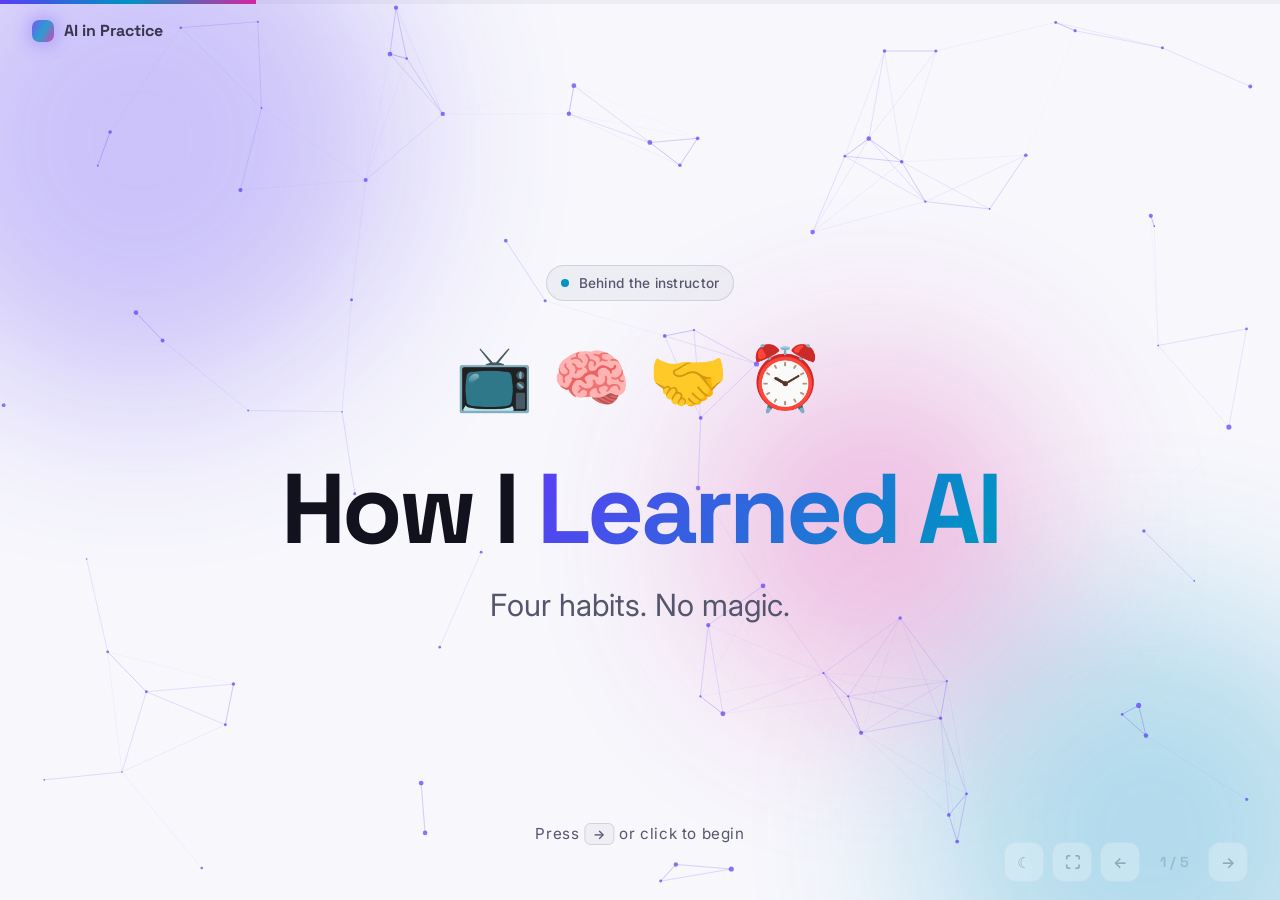
==== commit 38ec3d98: "Me -> Vince everywhere; Vince says 'Help!' before Saad's reply; How I Learned button on the kickoff " ====
--- a/how-i-learned/index.html
+++ b/how-i-learned/index.html
@@ -11,7 +11,7 @@
   <link rel="preconnect" href="https://fonts.googleapis.com">
   <link rel="preconnect" href="https://fonts.gstatic.com" crossorigin>
   <link href="https://fonts.googleapis.com/css2?family=Inter:wght@400;500;600&family=Space+Grotesk:wght@500;600;700&display=swap" rel="stylesheet">
-  <link rel="stylesheet" href="../assets/css/site.css?v=4">
+  <link rel="stylesheet" href="../assets/css/site.css?v=5">
   <link rel="stylesheet" href="../assets/css/slides.css?v=6">
   <link rel="stylesheet" href="learned.css?v=3">
 </head>
@@ -107,7 +107,7 @@
           <use href="#bot" class="player" x="198.5" y="210" width="143" height="230" style="--acc:#10a37f;--catch:3s"/>
           <use href="#me" class="player" x="528.5" y="210" width="143" height="230" style="--acc:#5b9dff;--catch:0s"/>
           <use href="#bot" class="player" x="858.5" y="210" width="143" height="230" style="--acc:#e07a52;--catch:1.5s"/>
-          <text class="tag me-tag" x="600" y="470" text-anchor="middle">Me</text>
+          <text class="tag me-tag" x="600" y="470" text-anchor="middle">Vince</text>
           <text class="tag ai-tag" x="270" y="470" text-anchor="middle" style="fill:#10a37f">ChatGPT</text>
           <text class="tag ai-tag" x="930" y="470" text-anchor="middle" style="fill:#e07a52">Claude</text>
           <!-- Beach ball: ball-x moves between players, ball-y adds the arc, ball-spin rotates it -->
@@ -124,7 +124,7 @@
     </section>
 
     <!-- ========== 4 · My wife's suggestion ========== -->
-    <!-- One click: twin beds slide in, the AI agent pops up in my bed, the "My wife", "Me" and AI labels pop with the Zzz, then lights out. -->
+    <!-- One click: twin beds slide in, the AI agent pops up in my bed, the "My wife", "Vince" and AI labels pop with the Zzz, then lights out. -->
     <section class="slide bedroom-slide" data-title="My wife's suggestion">
       <div class="slide-inner bedroom-wrap">
         <p class="family-line enter"><span aria-hidden="true">❤️</span> Family support is critical to your learning success.</p>
@@ -176,8 +176,8 @@
               <path class="fold" d="M710 362 H1110"/>
               <rect class="bed-front" x="688" y="432" width="444" height="38" rx="6"/>
               <g class="bubble pop-me">
-                <path d="M818 150 H882 Q902 150 902 170 V200 Q902 220 882 220 H866 L850 252 L842 220 H818 Q798 220 798 200 V170 Q798 150 818 150 Z" fill="url(#meGrad)"/>
-                <text class="bubble-text" x="850" y="196" text-anchor="middle">Me</text>
+                <path d="M797 150 H903 Q923 150 923 170 V200 Q923 220 903 220 H866 L850 252 L842 220 H797 Q777 220 777 200 V170 Q777 150 797 150 Z" fill="url(#meGrad)"/>
+                <text class="bubble-text" x="850" y="196" text-anchor="middle">Vince</text>
               </g>
               <g class="bubble pop-2">
                 <path d="M1030 118 H1162 Q1182 118 1182 138 V200 Q1182 220 1162 220 H1050 L990 276 L1022 220 H1030 Q1010 220 1010 200 V138 Q1010 118 1030 118 Z" fill="url(#aiGrad)"/>
--- a/assets/css/site.css
+++ b/assets/css/site.css
@@ -480,3 +480,58 @@
   }
   .reveal { opacity: 1; transform: none; }
 }
+
+/* ---------- 🎓 How I Learned button (shared) ---------- */
+/* "How I Learned" hero button: spinning gradient border, soft glow, a tiny me + ChatGPT + Claude crew
+   tossing a ball (same cast as the deck), and a shine sweep on hover.
+   Used on the home hero and the kickoff title slide. */
+@property --bl-ang { syntax: "<angle>"; inherits: false; initial-value: 0deg; }
+.btn-learned {
+  position: relative; isolation: isolate; gap: 14px;
+  padding: 9px 20px 9px 12px; color: var(--text); overflow: visible;
+  background: color-mix(in srgb, var(--bg-elev) 82%, transparent);
+  backdrop-filter: blur(10px);
+}
+.btn-learned::before, .btn-learned::after {
+  content: ""; position: absolute; inset: 0; border-radius: inherit; z-index: -1;
+  background: conic-gradient(from var(--bl-ang), #10a37f, #5b9dff, #7c5cff, #ff4fd8, #e07a52, #10a37f);
+  animation: blSpin 4s linear infinite;
+}
+.btn-learned::before {   /* the 2px ring */
+  padding: 2px;
+  -webkit-mask: linear-gradient(#000 0 0) content-box, linear-gradient(#000 0 0);
+  -webkit-mask-composite: xor; mask-composite: exclude;
+}
+.btn-learned::after { z-index: -2; filter: blur(16px); opacity: 0.35; transition: opacity 0.3s ease; }
+.btn-learned:hover { transform: translateY(-2px); }
+.btn-learned:hover::after, .btn-learned:focus-visible::after { opacity: 0.75; }
+@keyframes blSpin { to { --bl-ang: 360deg; } }
+
+.bl-crew { width: 64px; height: 38px; flex: none; overflow: visible;
+  border-radius: 10px; background: color-mix(in srgb, var(--text) 6%, transparent); }
+.bl-crew .ink { fill: none; stroke: var(--text); stroke-width: 2.4; stroke-linecap: round; stroke-linejoin: round; }
+.bl-crew .ball { fill: #ffc83d; animation: blBall 2.4s linear infinite; }
+@keyframes blBall {   /* me → Claude → ChatGPT → me, with a little arc */
+  0%, 100% { transform: translate(32px, 15px); }
+  16% { transform: translate(42px, 6px); }
+  33% { transform: translate(52px, 15px); }
+  50% { transform: translate(32px, 0px); }
+  66% { transform: translate(12px, 15px); }
+  83% { transform: translate(22px, 6px); }
+}
+.bl-text { display: flex; flex-direction: column; line-height: 1.15; text-align: left; }
+.bl-text small { font: 600 0.68rem var(--font-body); letter-spacing: 0.12em; text-transform: uppercase; color: var(--text-muted); }
+.bl-text b { font: 700 1.08rem var(--font-display); }
+.bl-arrow { display: inline-block; transition: transform 0.25s ease; }
+.btn-learned:hover .bl-arrow { transform: translateX(4px); }
+.bl-shine { position: absolute; inset: 0; border-radius: inherit; overflow: hidden; pointer-events: none; }
+.bl-shine::before {
+  content: ""; position: absolute; top: 0; bottom: 0; width: 40%; left: -60%;
+  background: linear-gradient(100deg, transparent, color-mix(in srgb, #fff 35%, transparent), transparent);
+  transform: skewX(-20deg);
+}
+.btn-learned:hover .bl-shine::before { animation: blShine 0.9s ease; }
+@keyframes blShine { to { left: 130%; } }
+@media (prefers-reduced-motion: reduce) {
+  .btn-learned::before, .btn-learned::after, .bl-crew .ball { animation: none; }
+}
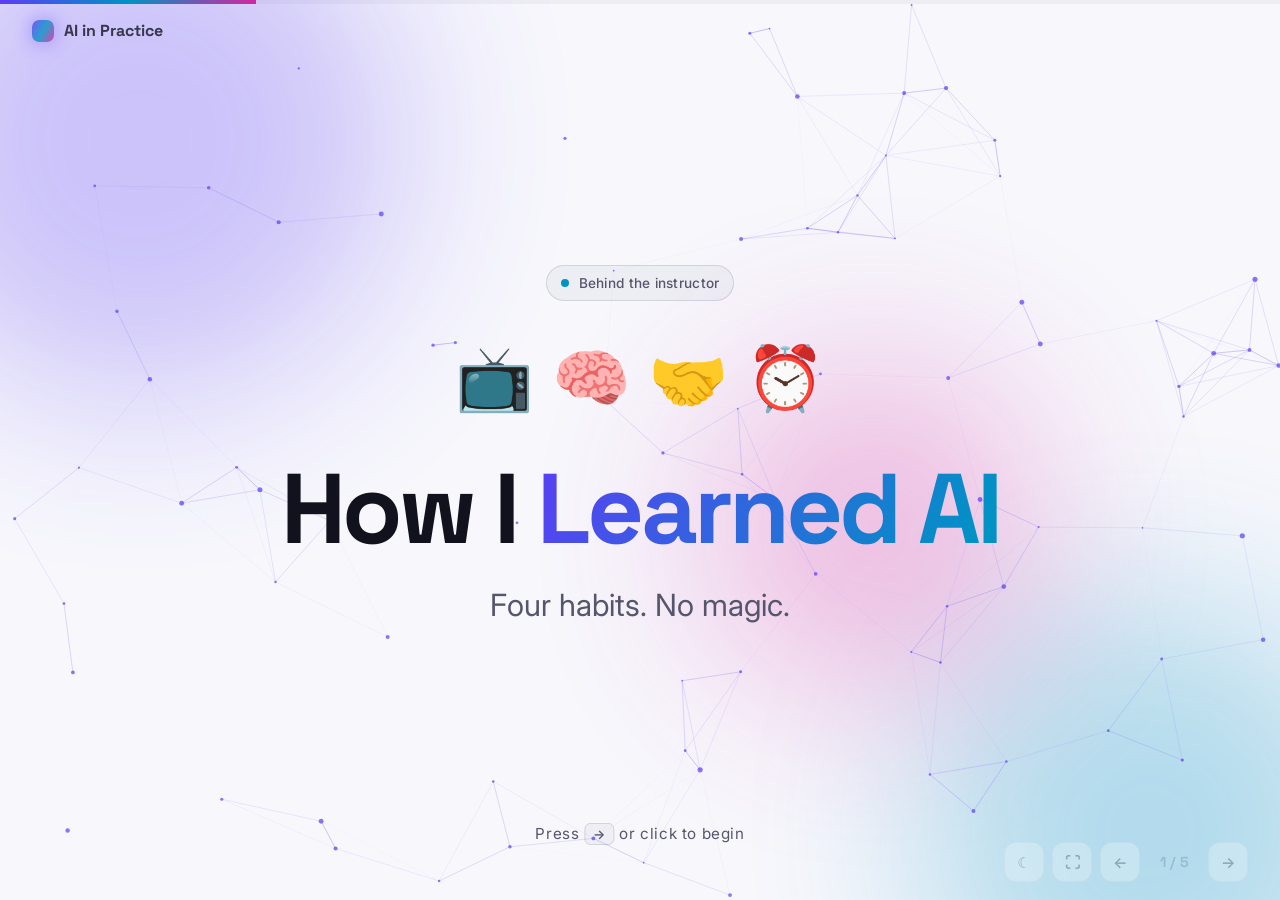
==== commit 88d468eb: "One home page: the kickoff car-crash title - Site root forwards to sessions/01-kickoff/ - Every 'AI " ====
--- a/how-i-learned/index.html
+++ b/how-i-learned/index.html
@@ -11,14 +11,14 @@
   <link rel="preconnect" href="https://fonts.googleapis.com">
   <link rel="preconnect" href="https://fonts.gstatic.com" crossorigin>
   <link href="https://fonts.googleapis.com/css2?family=Inter:wght@400;500;600&family=Space+Grotesk:wght@500;600;700&display=swap" rel="stylesheet">
-  <link rel="stylesheet" href="../assets/css/site.css?v=5">
+  <link rel="stylesheet" href="../assets/css/site.css?v=6">
   <link rel="stylesheet" href="../assets/css/slides.css?v=6">
   <link rel="stylesheet" href="learned.css?v=3">
 </head>
 <body class="deck-body">
 
   <div class="deck-progress" aria-hidden="true"><span></span></div>
-  <a class="deck-brand" href="../"><span class="logo-mark" aria-hidden="true"></span>AI in Practice</a>
+  <a class="deck-brand" href="../sessions/01-kickoff/"><span class="logo-mark" aria-hidden="true"></span>AI in Practice</a>
 
   <main class="deck" data-deck-title="How I Learned">
     <div class="deck-bg" aria-hidden="true">
@@ -209,7 +209,7 @@
         </aside>
         <div class="end-row enter" style="--d:.5s">
           <a class="btn btn-primary" href="../sessions/01-kickoff/">What should I expect? →</a>
-          <a class="btn btn-ghost" href="../">← Back to home</a>
+          <a class="btn btn-ghost" href="../sessions/01-kickoff/">← Back to home</a>
         </div>
       </div>
     </section>
--- a/assets/css/site.css
+++ b/assets/css/site.css
@@ -535,3 +535,30 @@
 @media (prefers-reduced-motion: reduce) {
   .btn-learned::before, .btn-learned::after, .bl-crew .ball { animation: none; }
 }
+
+/* ---------- 🛣️ Pick your lane button (shared) ---------- */
+/* "Pick your lane" button: a tiny highway with a car changing lanes.
+   Shares .bl-text / .bl-arrow / .bl-shine with the button above. */
+.btn-lanes {
+  position: relative; isolation: isolate; gap: 14px;
+  padding: 9px 20px 9px 12px; color: var(--text);
+  background: color-mix(in srgb, var(--bg-elev) 82%, transparent);
+  backdrop-filter: blur(10px);
+  border: 2px solid color-mix(in srgb, #f5d76e 70%, var(--border));
+  box-shadow: 0 0 22px -10px #f5d76e;
+  transition: transform 0.25s ease, box-shadow 0.3s ease;
+}
+.btn-lanes:hover, .btn-lanes:focus-visible { transform: translateY(-2px); box-shadow: 0 0 30px -6px #f5d76e; }
+.btn-lanes:hover .bl-arrow { transform: translateX(4px); }
+.btn-lanes:hover .bl-shine::before { animation: blShine 0.9s ease; }
+.bn-road { width: 64px; height: 38px; flex: none; border-radius: 10px; overflow: hidden; }
+.bn-road .asphalt { fill: #262632; }
+.bn-road .dash { stroke: #f5d76e; stroke-width: 2; stroke-dasharray: 5 5; animation: bnRoll 0.5s linear infinite; }
+.bn-road .car { animation: bnLane 4.8s ease-in-out infinite; }
+@keyframes bnRoll { to { stroke-dashoffset: -10; } }
+@keyframes bnLane {   /* the car hops lanes: 2 → 1 → 2 → 3 → 2 */
+  0%, 18%, 50%, 68%, 100% { transform: translateX(0); }
+  25%, 43% { transform: translateX(-16px); }
+  75%, 93% { transform: translateX(16px); }
+}
+@media (prefers-reduced-motion: reduce) { .bn-road .dash, .bn-road .car { animation: none; } }
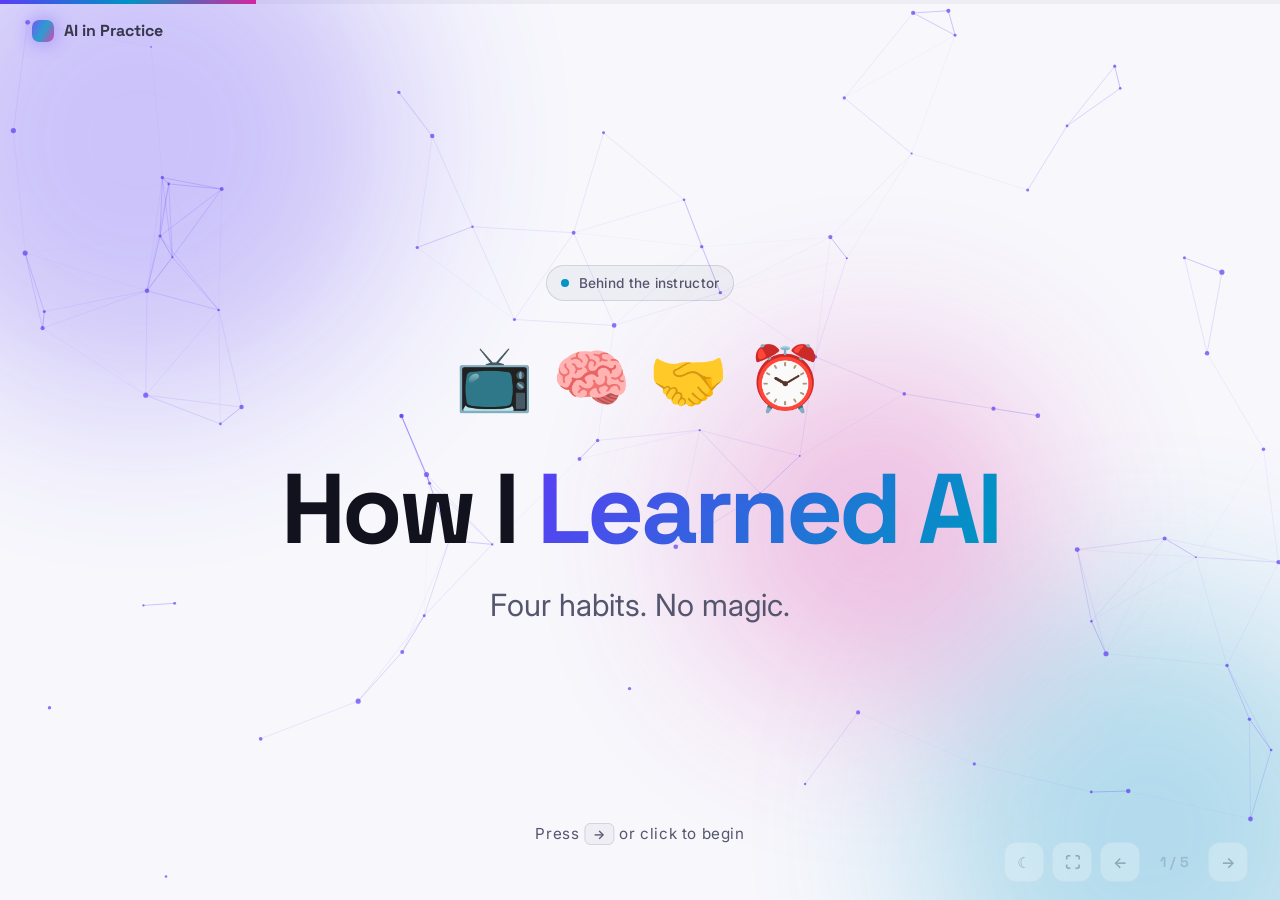
==== commit 45f1302e: "Final review fixes: How I Learned 'What should I expect?' opens scene 2 and Next continues there; ta" ====
--- a/how-i-learned/index.html
+++ b/how-i-learned/index.html
@@ -20,7 +20,7 @@
   <div class="deck-progress" aria-hidden="true"><span></span></div>
   <a class="deck-brand" href="../sessions/01-kickoff/"><span class="logo-mark" aria-hidden="true"></span>AI in Practice</a>
 
-  <main class="deck" data-deck-title="How I Learned">
+  <main class="deck" data-deck-title="How I Learned" data-next="../sessions/01-kickoff/#2">
     <div class="deck-bg" aria-hidden="true">
       <canvas id="network"></canvas>
       <div class="glow g1"></div>
@@ -52,7 +52,7 @@
     </svg>
 
     <!-- ========== 1 · Title ========== -->
-    <section class="slide hl-title" data-title="How I Learned">
+    <section class="slide hl-title" data-title="Behind the instructor">
       <div class="slide-inner">
         <span class="eyebrow enter"><span class="pulse"></span>Behind the instructor</span>
         <div class="title-icons enter" style="--d:.1s" aria-hidden="true"><span>📺</span><span>🧠</span><span>🤝</span><span>⏰</span></div>
@@ -208,7 +208,7 @@
           <p><b>Use AI to learn AI.</b> Paste in a confusing article or video transcript, ask it to explain at your level, then ask it to quiz you on what you just learned.</p>
         </aside>
         <div class="end-row enter" style="--d:.5s">
-          <a class="btn btn-primary" href="../sessions/01-kickoff/">What should I expect? →</a>
+          <a class="btn btn-primary" href="../sessions/01-kickoff/#2">What should I expect? →</a>
           <a class="btn btn-ghost" href="../sessions/01-kickoff/">← Back to home</a>
         </div>
       </div>
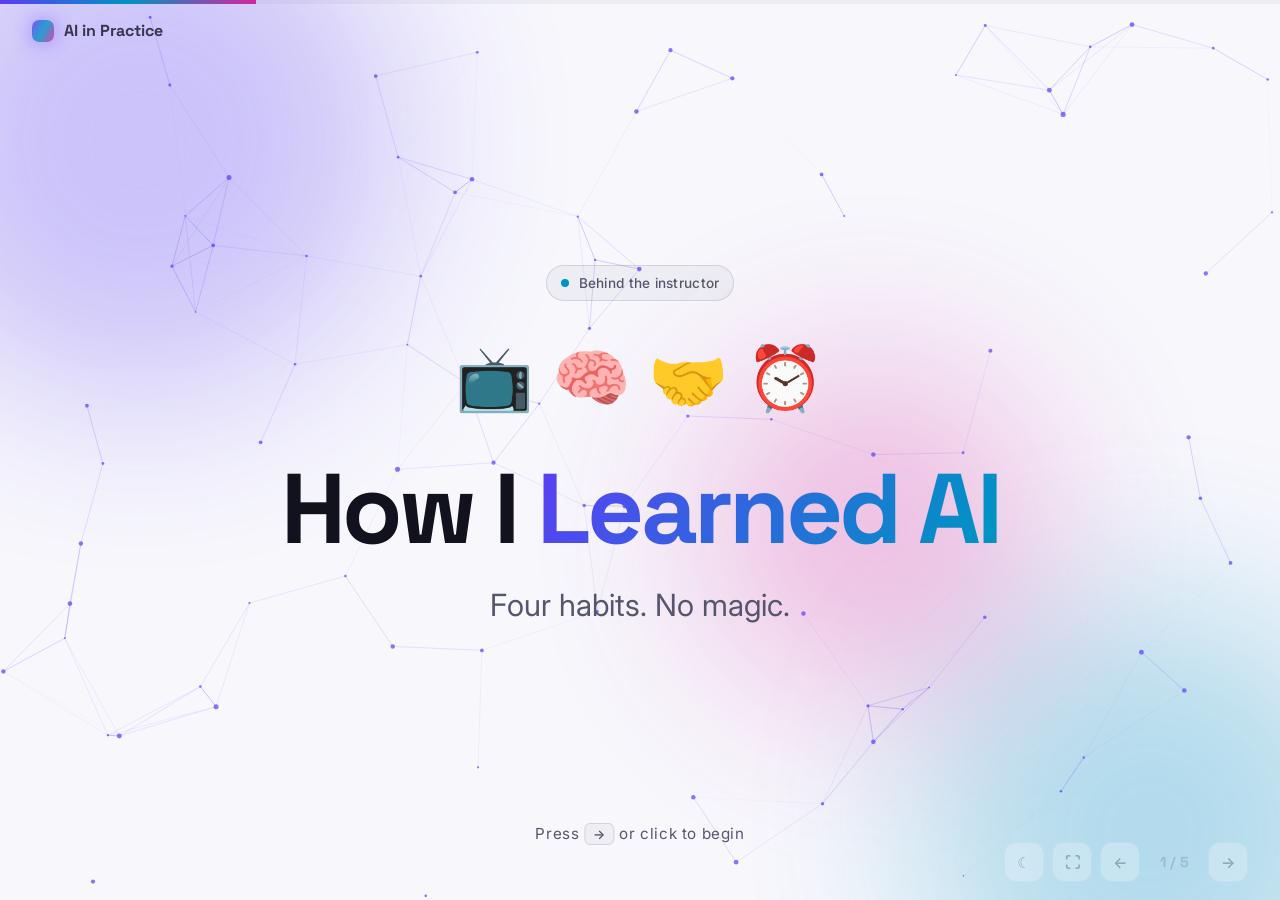
==== commit b1702dcd: "Home is a hub: 'What should I expect?' and How I Learned return home, skipping the crash on return (" ====
--- a/how-i-learned/index.html
+++ b/how-i-learned/index.html
@@ -20,7 +20,7 @@
   <div class="deck-progress" aria-hidden="true"><span></span></div>
   <a class="deck-brand" href="../sessions/01-kickoff/"><span class="logo-mark" aria-hidden="true"></span>AI in Practice</a>
 
-  <main class="deck" data-deck-title="How I Learned" data-next="../sessions/01-kickoff/#2">
+  <main class="deck" data-deck-title="How I Learned" data-next="../sessions/01-kickoff/">
     <div class="deck-bg" aria-hidden="true">
       <canvas id="network"></canvas>
       <div class="glow g1"></div>
@@ -223,7 +223,7 @@
     <button type="button" data-deck="next" aria-label="Next (→)">→</button>
   </div>
 
-  <script src="../assets/js/slides.js?v=4"></script>
+  <script src="../assets/js/slides.js?v=5"></script>
   <script src="../assets/js/site.js?v=3"></script>
 </body>
 </html>
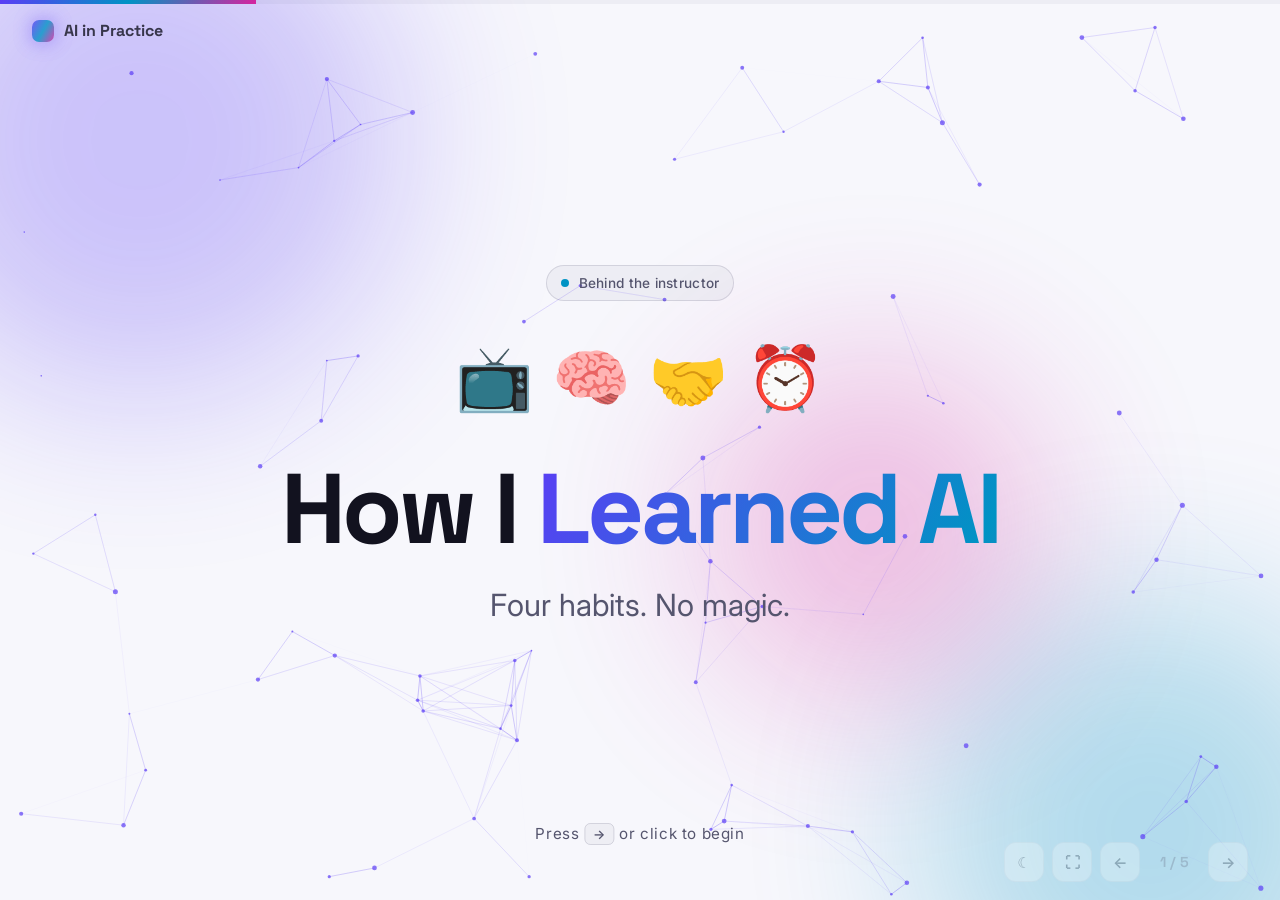
==== commit 1744efb8: "What's New: Dots pop-up links to an imagined always-on Dot scenario (birthday side trip) New scene 3" ====
--- a/how-i-learned/index.html
+++ b/how-i-learned/index.html
@@ -12,7 +12,7 @@
   <link rel="preconnect" href="https://fonts.gstatic.com" crossorigin>
   <link href="https://fonts.googleapis.com/css2?family=Inter:wght@400;500;600&family=Space+Grotesk:wght@500;600;700&display=swap" rel="stylesheet">
   <link rel="stylesheet" href="../assets/css/site.css?v=6">
-  <link rel="stylesheet" href="../assets/css/slides.css?v=6">
+  <link rel="stylesheet" href="../assets/css/slides.css?v=7">
   <link rel="stylesheet" href="learned.css?v=3">
 </head>
 <body class="deck-body">
@@ -223,7 +223,7 @@
     <button type="button" data-deck="next" aria-label="Next (→)">→</button>
   </div>
 
-  <script src="../assets/js/slides.js?v=5"></script>
+  <script src="../assets/js/slides.js?v=6"></script>
   <script src="../assets/js/site.js?v=3"></script>
 </body>
 </html>
--- a/assets/css/slides.css
+++ b/assets/css/slides.css
@@ -173,7 +173,7 @@
          … cards 2 and 3 (data-step="1", "2") …
        </div>
        <div class="pitch-foot" data-step="2">
-         <span class="vote-ticket"><span class="vt-stub">🙋 Vote in Teams</span><b>Lane name</b></span>
+         <span class="vote-ticket"><a class="vt-stub" href="../../sessions/01-kickoff/#6">🙋 Vote in Teams <span class="vt-go" aria-hidden="true">→</span></a><b>Lane name</b></span>
          <div class="end-row">…buttons…</div>
        </div>
      </div>
@@ -237,6 +237,11 @@
   padding: 0.55em 0.9em; font-weight: 600; color: #fff; background: var(--lane);
   border-right: 2px dashed color-mix(in srgb, var(--bg) 70%, transparent);
 }
+/* The stub is a link to the big vote scene (kickoff #6) */
+a.vt-stub { text-decoration: none; transition: filter 0.2s ease, box-shadow 0.2s ease; }
+a.vt-stub:hover, a.vt-stub:focus-visible { filter: brightness(1.18); box-shadow: inset 0 0 0 2px color-mix(in srgb, #fff 55%, transparent); }
+.vt-go { display: inline-block; margin-left: 0.2em; transition: transform 0.2s ease; }
+a.vt-stub:hover .vt-go, a.vt-stub:focus-visible .vt-go { transform: translateX(4px); }
 .vote-ticket b { padding: 0.55em 1em; font-family: var(--font-display); background: color-mix(in srgb, var(--lane) 10%, var(--bg-elev)); }
 .pitch-foot.on .vote-ticket { animation: ticketPulse 2.6s ease-in-out 1s infinite; }
 @keyframes ticketPulse { 50% { box-shadow: 0 0 44px -4px var(--lane); } }
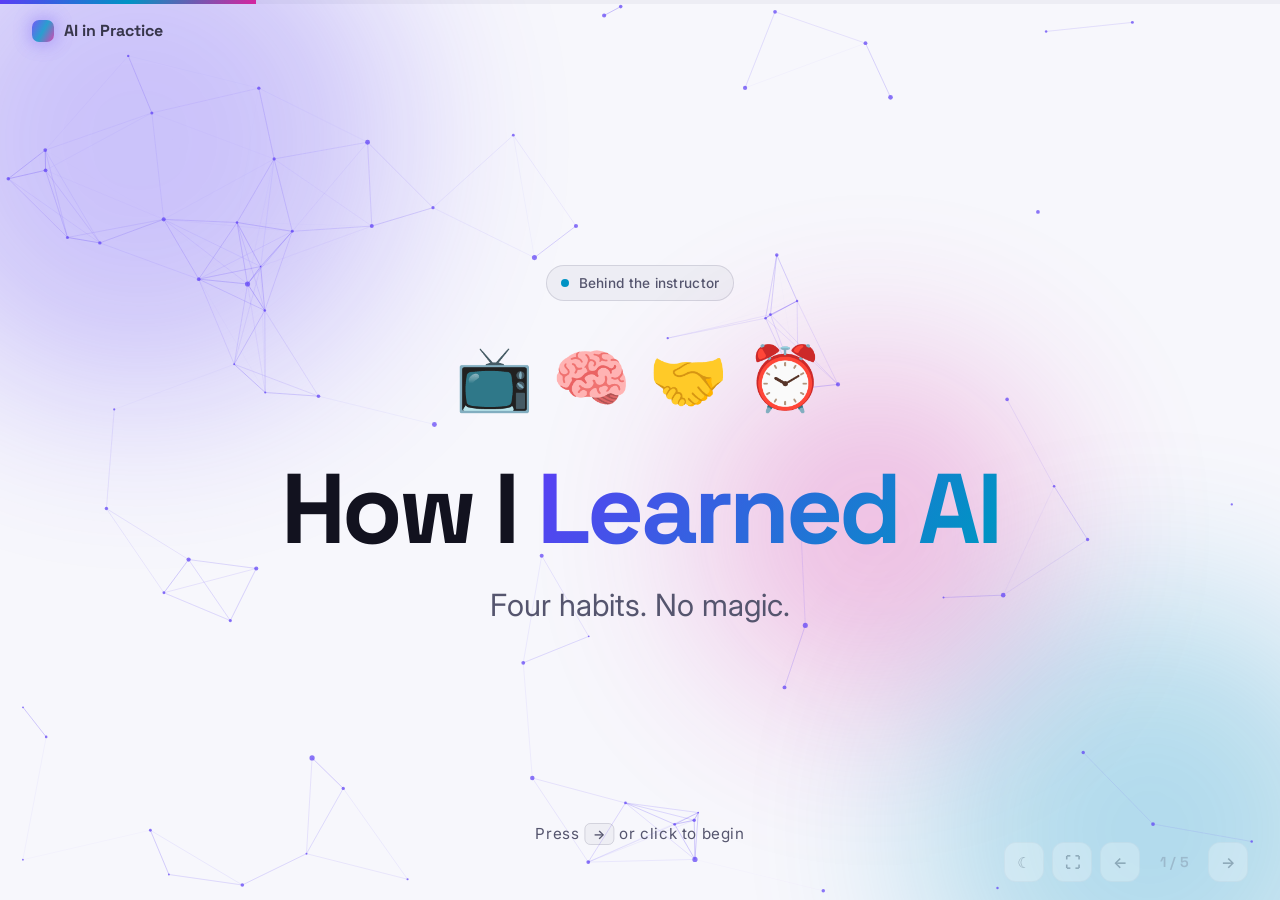
==== commit 45ea7fc2: "What's New: X after the Dot demo returns to the cards; 'If you pick this lane' button to the pitch B" ====
--- a/how-i-learned/index.html
+++ b/how-i-learned/index.html
@@ -12,7 +12,7 @@
   <link rel="preconnect" href="https://fonts.gstatic.com" crossorigin>
   <link href="https://fonts.googleapis.com/css2?family=Inter:wght@400;500;600&family=Space+Grotesk:wght@500;600;700&display=swap" rel="stylesheet">
   <link rel="stylesheet" href="../assets/css/site.css?v=6">
-  <link rel="stylesheet" href="../assets/css/slides.css?v=7">
+  <link rel="stylesheet" href="../assets/css/slides.css?v=8">
   <link rel="stylesheet" href="learned.css?v=3">
 </head>
 <body class="deck-body">
--- a/assets/css/slides.css
+++ b/assets/css/slides.css
@@ -35,6 +35,8 @@
   transform: none;
   transition: opacity 0.6s ease, transform 0.6s ease, visibility 0s;
 }
+/* Scenes that aren't showing never catch clicks, even pop-ups or overlays left open inside them */
+.slide:not(.active), .slide:not(.active) * { pointer-events: none !important; }
 .slide-inner { width: 100%; max-width: 1500px; }
 
 .slide h1 {
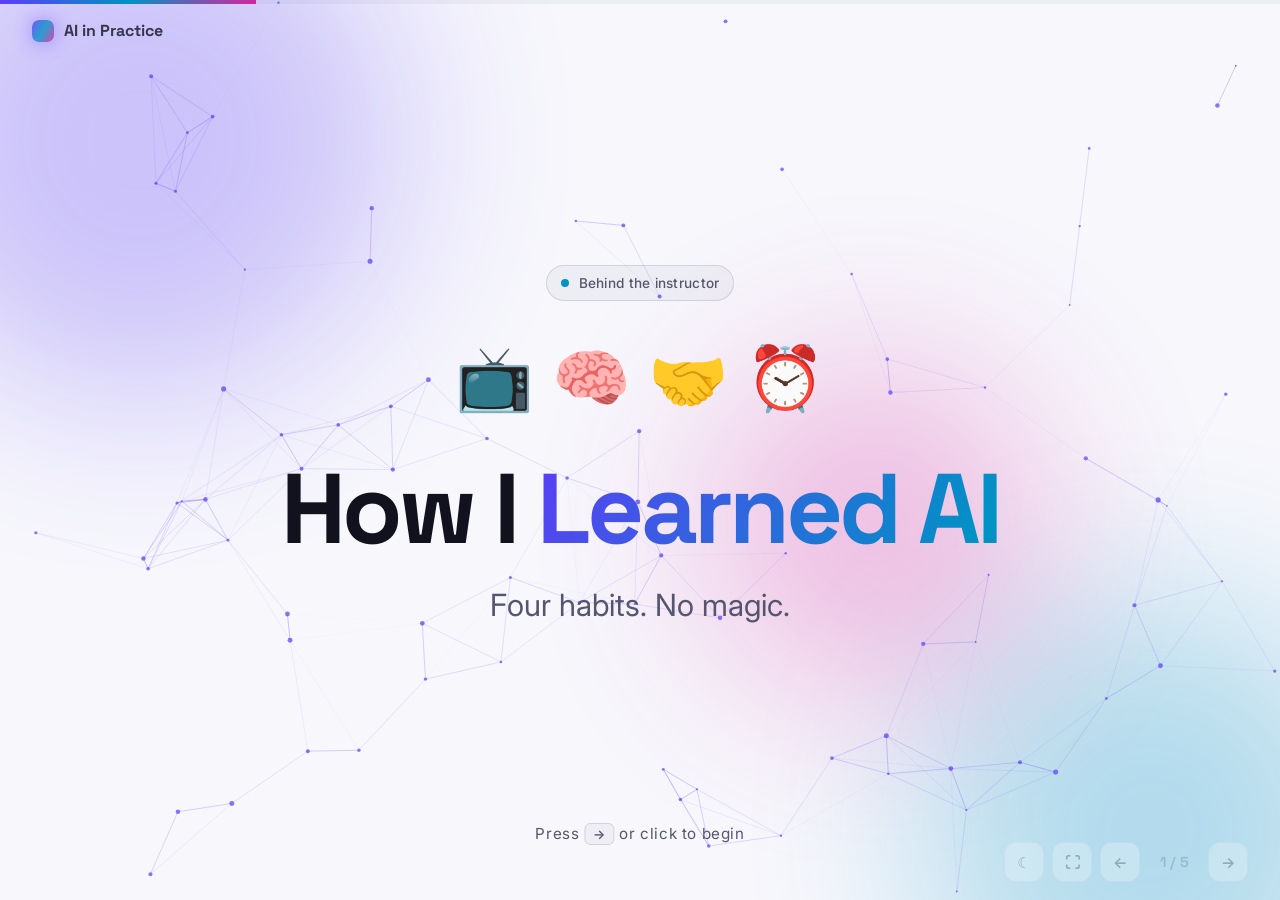
==== commit 2c372552: "Productivity Ideas: landing page of idea cards + new Idea 02 "Skills: Teach It Once" Landing page (l" ====
--- a/how-i-learned/index.html
+++ b/how-i-learned/index.html
@@ -223,7 +223,7 @@
     <button type="button" data-deck="next" aria-label="Next (→)">→</button>
   </div>
 
-  <script src="../assets/js/slides.js?v=6"></script>
+  <script src="../assets/js/slides.js?v=7"></script>
   <script src="../assets/js/site.js?v=3"></script>
 </body>
 </html>
